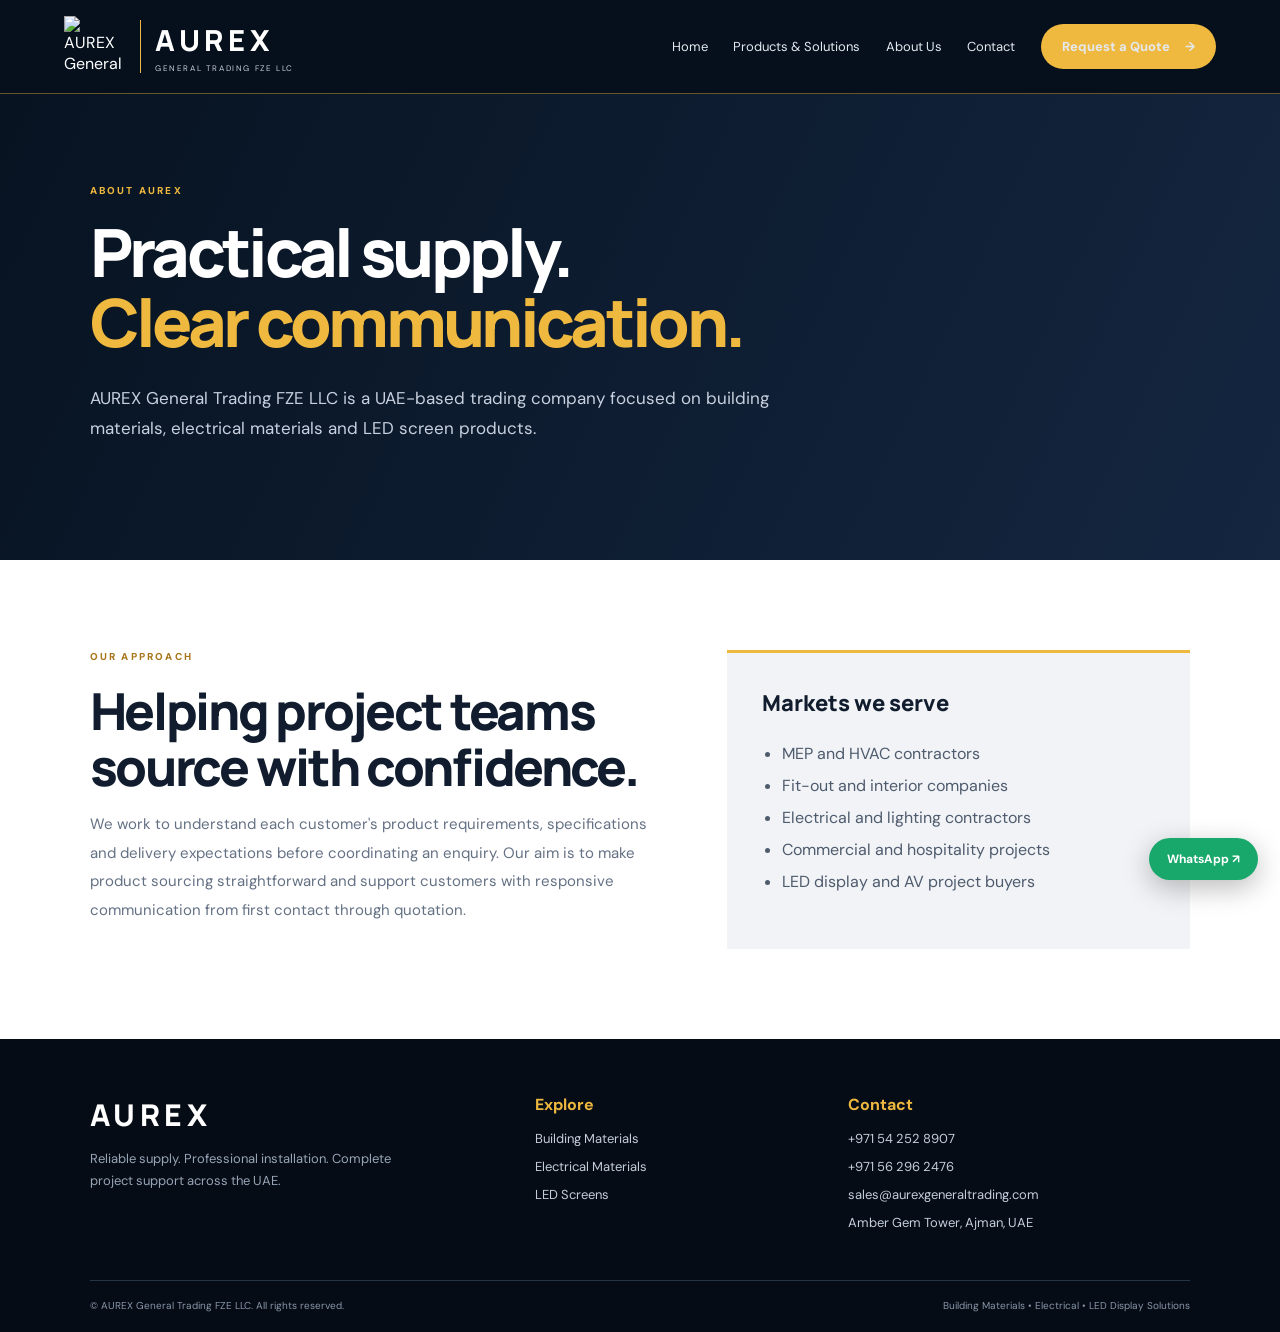
==== about.html @ bb74c90e "Add files via upload" ====
<!doctype html>
<html lang="en"><head><title>About AUREX General Trading FZE LLC | UAE</title>
<meta name="description" content="Learn about AUREX General Trading FZE LLC, a UAE trading company focused on building materials, electrical materials and LED screen products.">
<meta name="robots" content="index, follow">
<link rel="canonical" href="https://www.aurexgeneraltrading.com/about.html">
<meta charset="UTF-8">
<meta name="viewport" content="width=device-width, initial-scale=1.0">
<meta name="theme-color" content="#07111f">
<link rel="preconnect" href="https://fonts.googleapis.com">
<link rel="preconnect" href="https://fonts.gstatic.com" crossorigin>
<link href="https://fonts.googleapis.com/css2?family=DM+Sans:wght@400;500;600;700;800&family=Manrope:wght@400;500;600;700;800&display=swap" rel="stylesheet">
<link rel="stylesheet" href="style.css">
<link rel="icon" type="image/png" href="assets/aurex-logo.png">

<script type="application/ld+json">
{
 "@context":"https://schema.org",
 "@type":"Organization",
 "name":"AUREX General Trading FZE LLC",
 "url":"https://www.aurexgeneraltrading.com/",
 "logo":"https://www.aurexgeneraltrading.com/assets/aurex-logo.png",
 "email":"sales@aurexgeneraltrading.com",
 "telephone":["+971542528907","+971562962476"],
 "address":{"@type":"PostalAddress","streetAddress":"Office CWS-1V-224656, 26th Floor, Amber Gem Tower, Sheikh Khalifa Street","addressLocality":"Ajman","addressCountry":"AE"}
}
</script>
</head><body><header class="header">
  <a class="brand" href="index.html"><img src="assets/aurex-logo.png" alt="AUREX General Trading logo"><span><b>AUREX</b><small>GENERAL TRADING FZE LLC</small></span></a>
  <button class="menu" aria-label="Open navigation" aria-expanded="false">☰</button>
  <nav class="nav">
    <a href="index.html">Home</a>
    <div class="navdrop"><a href="index.html#products">Products &amp; Solutions</a>
      <div class="dropdown"><a href="building-materials.html">Building Materials</a><a href="electrical-materials.html">Electrical Materials</a><a href="led-screens.html">LED Screens</a></div>
    </div>
    <a href="about.html">About Us</a><a href="contact.html">Contact</a>
    <a class="navbutton" href="contact.html#enquiry">Request a Quote <span>→</span></a>
  </nav>
</header><main><section class="simple-hero"><p class="kicker">ABOUT AUREX</p><h1>Practical supply.<br><em>Clear communication.</em></h1><p class="lead">AUREX General Trading FZE LLC is a UAE-based trading company focused on building materials, electrical materials and LED screen products.</p></section>
<section class="section detail-layout"><div><p class="kicker dark">OUR APPROACH</p><h2>Helping project teams source with confidence.</h2><p>We work to understand each customer's product requirements, specifications and delivery expectations before coordinating an enquiry. Our aim is to make product sourcing straightforward and support customers with responsive communication from first contact through quotation.</p></div><div class="detail-panel"><h3>Markets we serve</h3><ul><li>MEP and HVAC contractors</li><li>Fit-out and interior companies</li><li>Electrical and lighting contractors</li><li>Commercial and hospitality projects</li><li>LED display and AV project buyers</li></ul></div></section></main><footer class="footer">
  <div class="footer-top">
    <div><a class="footbrand" href="index.html">AUREX</a><p>Reliable supply. Professional installation. Complete project support across the UAE.</p></div>
    <div><h4>Explore</h4><a href="building-materials.html">Building Materials</a><a href="electrical-materials.html">Electrical Materials</a><a href="led-screens.html">LED Screens</a></div>
    <div><h4>Contact</h4><a href="tel:+971542528907">+971 54 252 8907</a><a href="tel:+971562962476">+971 56 296 2476</a><a href="mailto:sales@aurexgeneraltrading.com">sales@aurexgeneraltrading.com</a><a target="_blank" rel="noopener" href="https://www.google.com/maps/search/?api=1&query=Amber+Gem+Tower+Sheikh+Khalifa+Street+Ajman+UAE">Amber Gem Tower, Ajman, UAE</a></div>
  </div>
  <div class="footer-bottom"><span>© <span id="year"></span> AUREX General Trading FZE LLC. All rights reserved.</span><span>Building Materials • Electrical • LED Display Solutions</span></div>
</footer>
<a class="whatsapp" href="https://wa.me/971542528907?text=Hello%20AUREX%2C%20I%20would%20like%20to%20request%20a%20quotation." target="_blank" rel="noopener" aria-label="Chat with AUREX on WhatsApp">WhatsApp ↗</a>
<script src="script.js"></script></body></html>
---- style.css ----
*{box-sizing:border-box}html{scroll-behavior:smooth;scroll-padding-top:90px}body{margin:0;background:#f5f6f8;color:#111d2e;font-family:"DM Sans",sans-serif}a{color:inherit;text-decoration:none}.header{height:94px;padding:12px clamp(20px,5vw,76px);display:flex;align-items:center;justify-content:space-between;background:#06101d;color:#fff;border-bottom:1px solid rgba(239,184,62,.42);position:sticky;top:0;z-index:20}.brand{display:flex;align-items:center;gap:14px}.brand img{width:62px;height:62px;object-fit:contain}.brand span{display:flex;flex-direction:column;border-left:1px solid #efb83e;padding-left:14px}.brand b{font:800 29px Manrope,sans-serif;letter-spacing:.16em}.brand small{font-size:8px;letter-spacing:.2em;color:#c6ced9;margin-top:3px}.nav{display:flex;align-items:center;gap:clamp(14px,2vw,30px);font-size:13px}.nav>a,.navdrop>a{color:#e4e9f0}.nav a:hover{color:#efb83e}.navbutton,.btn{display:inline-flex;align-items:center;justify-content:center;gap:15px;padding:14px 21px;border-radius:99px;font-weight:700}.navbutton,.gold{background:#efb83e;color:#101722}.navbutton:hover,.gold:hover{background:#ffd36f}.navdrop{position:relative}.dropdown{display:none;position:absolute;top:100%;left:-18px;min-width:210px;padding:12px;background:#0b1b30;border:1px solid rgba(239,184,62,.3);border-radius:10px}.dropdown a{display:block;padding:10px;color:#fff}.navdrop:hover .dropdown,.navdrop:focus-within .dropdown{display:block}.menu{display:none;background:none;border:1px solid #8c7441;color:white;border-radius:8px;padding:8px 12px;font-size:20px}.homehero{min-height:660px;display:grid;grid-template-columns:1.02fr .98fr;background:radial-gradient(ellipse at 0 100%,#1a2a43,transparent 42%),#071321;color:white;position:relative;overflow:hidden}.hero-copy{padding:clamp(70px,8vw,120px) 4vw 80px clamp(24px,6vw,90px);z-index:2}.kicker{font-size:10px;letter-spacing:.22em;font-weight:800;color:#efb83e;margin:0 0 20px}.kicker.dark{color:#a8771c}.homehero h1,.inner-hero h1,.simple-hero h1{font:800 clamp(43px,5.2vw,75px)/1.05 Manrope,sans-serif;letter-spacing:-.055em;margin:0}.homehero h1 em,.inner-hero h1 em,.simple-hero h1 em,.intro h2 em{font-style:normal;color:#efb83e}.lead{font-size:17px;line-height:1.8;color:#c8d1df;max-width:610px;margin:26px 0}.actions{display:flex;align-items:center;gap:15px;flex-wrap:wrap;margin-top:30px}.btn{transition:.2s}.ghost{border:1px solid rgba(255,255,255,.35);color:white}.ghost:hover{border-color:#efb83e;color:#efb83e}.hero-photo{min-height:560px;position:relative;background:linear-gradient(90deg,#071321 0%,rgba(7,19,33,.08) 40%,rgba(7,19,33,.05)),url("assets/venue-hero.jpg") center/cover}.photo-note{position:absolute;bottom:38px;right:35px;text-align:right;display:grid;gap:8px}.photo-note small{color:#efb83e;letter-spacing:.18em}.photo-note b{font:700 24px Manrope}.trustline{display:flex;align-items:center;gap:14px;flex-wrap:wrap;margin-top:55px;font-size:9px;letter-spacing:.15em;color:#d7dfeb}.trustline i{height:16px;width:1px;background:#efb83e}.section{padding:90px clamp(24px,7vw,110px)}.intro{display:grid;grid-template-columns:1fr 1fr;gap:65px;align-items:end;background:#fff}.intro h2,.section h2,.darkband h2{font:800 clamp(32px,4vw,51px)/1.1 Manrope;letter-spacing:-.045em;margin:0}.intro h2 em{color:#ad7a1c}.intro>p,.section-head>p{font-size:16px;line-height:1.9;color:#637084;margin:0}.product-section{background:#f0f2f5}.section-head{display:flex;justify-content:space-between;align-items:end;gap:35px;margin-bottom:38px}.section-head>p{max-width:400px}.product-cards{display:grid;grid-template-columns:repeat(3,1fr);gap:16px}.product-card{min-height:370px;padding:25px;display:flex;flex-direction:column;justify-content:space-between;color:white;position:relative;overflow:hidden;background:#101e32}.product-card:before{content:"";position:absolute;inset:0;background:linear-gradient(0deg,rgba(3,9,18,.95),rgba(3,9,18,.08) 90%)}.product-card>*{position:relative}.product-card.building{background:linear-gradient(130deg,#56616d,#182b3c 55%,#8c7650)}.product-card.electrical{background:linear-gradient(130deg,#243c52,#101b2a 55%,#8a641d)}.product-card.led{background:linear-gradient(130deg,#312a5b,#111a32 55%,#176b83)}.number{font-size:9px;letter-spacing:.17em;color:#efc66f}.product-card h3{font:800 35px/1.05 Manrope;margin:0 0 12px}.product-card p{color:#cbd4e1;line-height:1.6;font-size:13px;max-width:280px}.product-card b{color:#efbd50;font-size:12px}.darkband{padding:75px clamp(24px,7vw,110px);display:flex;align-items:center;justify-content:space-between;gap:40px;background:linear-gradient(110deg,#0b1b30,#11192c);color:#fff}.darkband>div{max-width:650px}.darkband p:not(.kicker){color:#b8c4d4;line-height:1.7}.sectors{background:#fff}.sector-list{display:grid;grid-template-columns:repeat(3,1fr);gap:0;margin-top:35px;border-top:1px solid #dce1e8}.sector-list span{padding:20px 0;border-bottom:1px solid #dce1e8;font-weight:700}.footer{background:#050c16;color:#c4cedb;padding:55px clamp(24px,7vw,110px) 20px}.footer-top{display:grid;grid-template-columns:1.5fr 1fr 1.3fr;gap:50px;padding-bottom:38px}.footbrand{font:800 30px Manrope;letter-spacing:.15em;color:#fff}.footer p{max-width:340px;line-height:1.7;color:#98a5b6;font-size:13px}.footer h4{color:#efb83e;margin:0 0 15px}.footer-top>div:not(:first-child) a{display:block;font-size:13px;margin:11px 0}.footer-bottom{border-top:1px solid #263449;padding-top:18px;display:flex;justify-content:space-between;gap:20px;font-size:10px;color:#8996a8}.whatsapp{position:fixed;right:22px;bottom:20px;z-index:10;background:#19a86b;color:#fff;padding:13px 18px;border-radius:99px;font-size:12px;font-weight:700;box-shadow:0 8px 28px #0004}.inner-hero{min-height:520px;display:flex;align-items:center;padding:80px clamp(24px,7vw,110px);color:#fff;background-size:cover;background-position:center}.building-hero{background-image:linear-gradient(90deg,#071321 0%,rgba(7,19,33,.86) 55%,rgba(7,19,33,.35)),url("assets/venue-hero.jpg")}.electrical-hero{background-image:linear-gradient(90deg,#071321 0%,rgba(7,19,33,.88) 55%,rgba(7,19,33,.4)),url("assets/venue-hero.jpg");background-position:right center}.led-hero{background-image:linear-gradient(90deg,#071321 0%,rgba(7,19,33,.78) 50%,rgba(7,19,33,.22)),url("assets/venue-hero.jpg");background-position:center}.inner-copy{max-width:760px}.inner-hero .lead{max-width:680px}.detail-layout{display:grid;grid-template-columns:1.1fr .9fr;gap:70px;background:#fff}.detail-layout p:not(.kicker){color:#647184;line-height:1.9;font-size:15px}.detail-panel{background:#f1f3f6;padding:35px;border-top:3px solid #efb83e}.detail-panel h3{font:800 22px Manrope;margin:0 0 20px}.detail-panel ul{padding-left:20px;color:#4e5b6d;line-height:2}.note{font-size:12px!important;color:#8a6a2e!important}.simple-hero{padding:90px clamp(24px,7vw,110px);background:linear-gradient(115deg,#071321,#142640);color:white}.simple-hero .lead{max-width:700px}.contact-layout{display:grid;grid-template-columns:.9fr 1.1fr;gap:70px;background:#fff}.contact-info h2{font:800 40px/1.1 Manrope;margin:0 0 30px}.contact-info>a,.contact-info>div{display:block;margin:22px 0;line-height:1.7;font-weight:600;overflow-wrap:anywhere}.contact-info small{display:block;color:#a8771c;letter-spacing:.17em;font-size:10px;margin-bottom:5px}.enquiry-form{background:#f1f3f6;padding:34px;display:grid;gap:15px}.enquiry-form h3{font:800 25px Manrope;margin:0 0 8px}.enquiry-form label{display:grid;gap:7px;font-size:12px;font-weight:700;color:#3c4859}.enquiry-form input,.enquiry-form select,.enquiry-form textarea{width:100%;padding:13px 14px;border:1px solid #d4dbe4;border-radius:7px;background:white;font:14px "DM Sans";color:#172235}.enquiry-form input:focus,.enquiry-form textarea:focus,.enquiry-form select:focus{outline:2px solid #efb83e;border-color:#efb83e}.submit{border:0;cursor:pointer;font:700 14px "DM Sans"}.form-note{font-size:11px;color:#758195;line-height:1.5;margin:0}
@media(max-width:900px){.header{height:82px}.brand img{width:52px;height:52px}.brand b{font-size:24px}.menu{display:block}.nav{display:none;position:absolute;top:82px;left:0;right:0;background:#06101d;padding:20px 25px;align-items:stretch;flex-direction:column;border-bottom:1px solid #80652d}.nav.open{display:flex}.dropdown{position:static;display:block;border:0;padding:0 0 0 12px}.homehero{grid-template-columns:1fr}.hero-copy{padding-bottom:50px}.hero-photo{min-height:370px}.intro,.detail-layout,.contact-layout{grid-template-columns:1fr;gap:30px}.section-head{align-items:flex-start;flex-direction:column}.product-cards{grid-template-columns:1fr 1fr}.darkband{align-items:flex-start;flex-direction:column}.footer-top{grid-template-columns:1fr 1fr}.footer-top>div:first-child{grid-column:1/-1}}
@media(max-width:560px){.brand b{font-size:20px}.brand small{font-size:7px}.homehero h1,.inner-hero h1,.simple-hero h1{font-size:43px}.hero-photo{min-height:280px}.trustline{gap:9px;font-size:8px}.section{padding:62px 23px}.product-cards{grid-template-columns:1fr}.product-card{min-height:300px}.sector-list{grid-template-columns:1fr 1fr}.inner-hero{min-height:480px}.simple-hero{padding:70px 24px}.footer-top{grid-template-columns:1fr}.footer-top>div:first-child{grid-column:auto}.footer-bottom{flex-direction:column}.enquiry-form{padding:22px}}

/* Category imagery and LED controller brand section */
.category-gallery{display:grid;grid-template-columns:1fr 1fr;gap:16px;padding:34px clamp(24px,7vw,110px) 0;background:#fff}
.category-image{margin:0;overflow:hidden;background:#e9edf2;border-radius:4px}
.category-image img{display:block;width:100%;height:300px;object-fit:cover;transition:transform .45s ease}
.category-image:hover img{transform:scale(1.035)}
.category-image figcaption{padding:12px 15px;color:#687487;font-size:11px;line-height:1.5;background:#f6f7f9}
.led-brands{background:#f0f2f5}
.led-brands>p:not(.kicker){max-width:780px;color:#647184;line-height:1.8}
.brand-chips{display:flex;flex-wrap:wrap;gap:12px;margin:26px 0}
.brand-chips span{display:inline-flex;align-items:center;padding:14px 25px;background:#fff;border:1px solid #dce1e8;border-bottom:3px solid #efb83e;border-radius:5px;font:800 19px Manrope;color:#13243a;letter-spacing:.01em}
.brand-disclaimer{font-size:12px!important;color:#788496!important}
@media(max-width:560px){.category-gallery{grid-template-columns:1fr;padding:22px 22px 0}.category-image img{height:230px}}
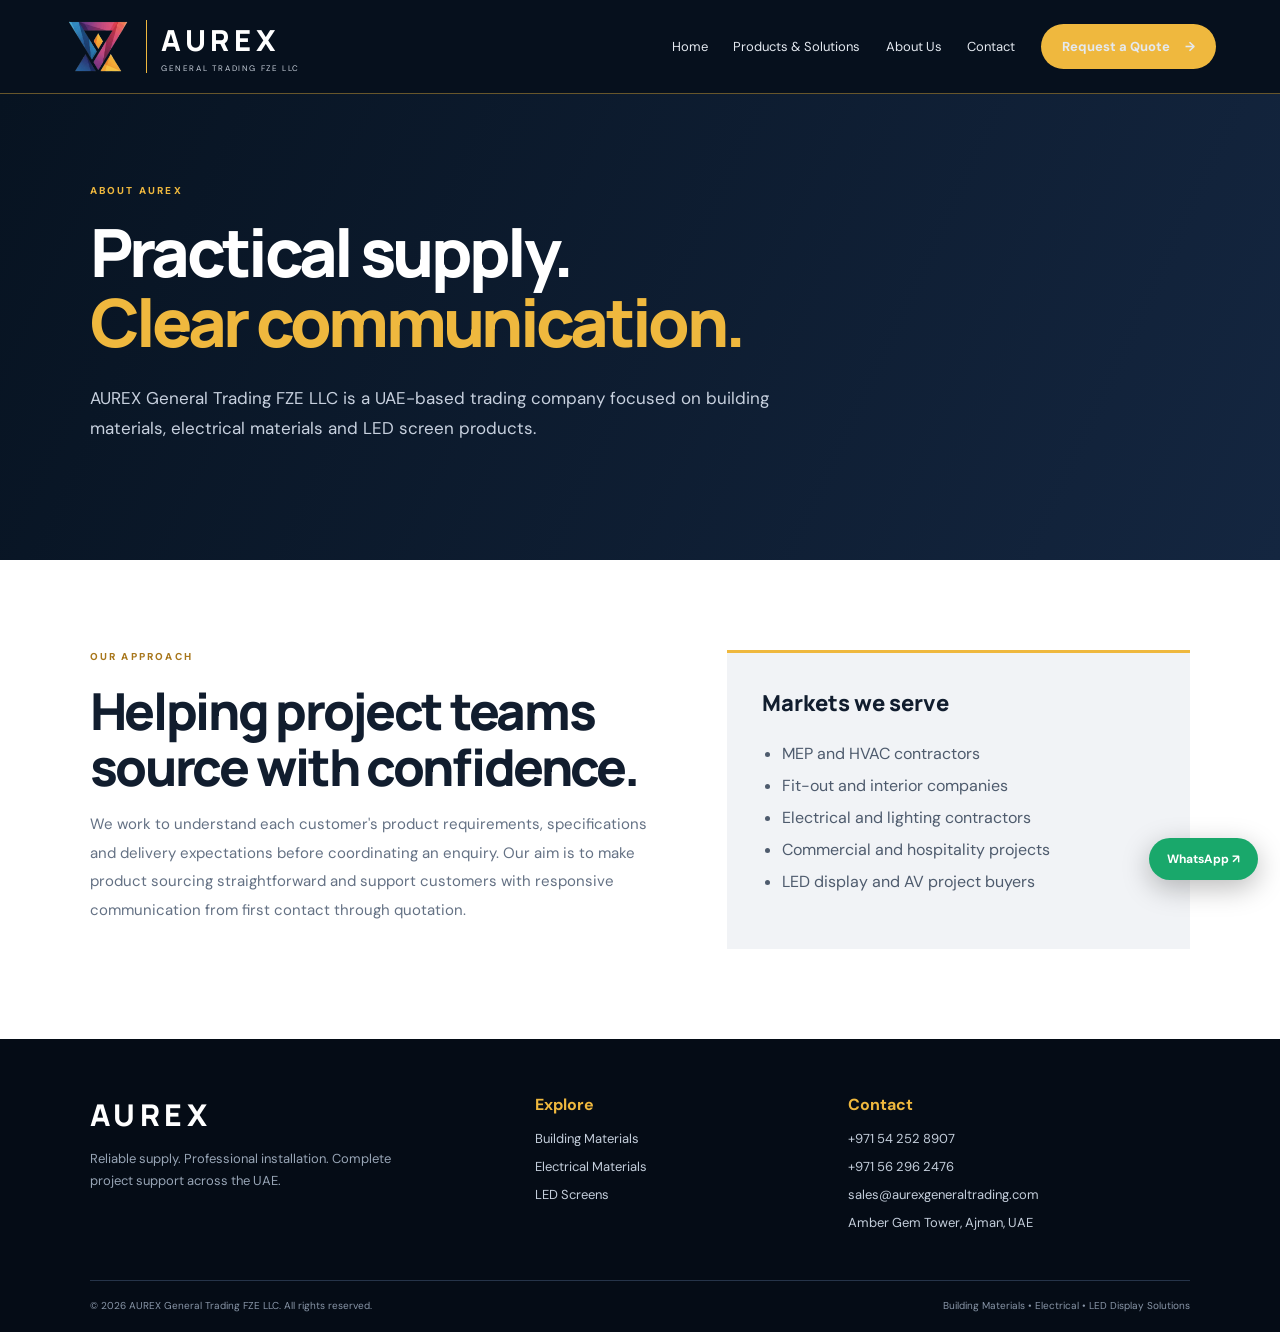
==== commit 8c535827: "Add files via upload" ====
--- a/about.html
+++ b/about.html
@@ -1,29 +1,31 @@
 <!doctype html>
-<html lang="en"><head><title>About AUREX General Trading FZE LLC | UAE</title>
-<meta name="description" content="Learn about AUREX General Trading FZE LLC, a UAE trading company focused on building materials, electrical materials and LED screen products.">
-<meta name="robots" content="index, follow">
-<link rel="canonical" href="https://www.aurexgeneraltrading.com/about.html">
-<meta charset="UTF-8">
-<meta name="viewport" content="width=device-width, initial-scale=1.0">
-<meta name="theme-color" content="#07111f">
-<link rel="preconnect" href="https://fonts.googleapis.com">
-<link rel="preconnect" href="https://fonts.gstatic.com" crossorigin>
-<link href="https://fonts.googleapis.com/css2?family=DM+Sans:wght@400;500;600;700;800&family=Manrope:wght@400;500;600;700;800&display=swap" rel="stylesheet">
-<link rel="stylesheet" href="style.css">
-<link rel="icon" type="image/png" href="assets/aurex-logo.png">
-
-<script type="application/ld+json">
-{
- "@context":"https://schema.org",
- "@type":"Organization",
- "name":"AUREX General Trading FZE LLC",
- "url":"https://www.aurexgeneraltrading.com/",
- "logo":"https://www.aurexgeneraltrading.com/assets/aurex-logo.png",
- "email":"sales@aurexgeneraltrading.com",
- "telephone":["+971542528907","+971562962476"],
- "address":{"@type":"PostalAddress","streetAddress":"Office CWS-1V-224656, 26th Floor, Amber Gem Tower, Sheikh Khalifa Street","addressLocality":"Ajman","addressCountry":"AE"}
-}
-</script>
+<html lang="en-AE">
+<head>
+  <meta charset="UTF-8">
+  <meta name="viewport" content="width=device-width, initial-scale=1.0">
+  <title>About AUREX General Trading FZE LLC | UAE Supplier</title>
+  <meta name="description" content="Learn about AUREX General Trading FZE LLC, an Ajman-based UAE trading company supplying building materials, electrical products and LED screen components.">
+  <meta name="robots" content="index, follow, max-image-preview:large">
+  <link rel="canonical" href="https://www.aurexgeneraltrading.com/about.html">
+  <meta name="theme-color" content="#07111f">
+  <meta property="og:type" content="website">
+  <meta property="og:locale" content="en_AE">
+  <meta property="og:site_name" content="AUREX General Trading FZE LLC">
+  <meta property="og:title" content="About AUREX General Trading FZE LLC | UAE Supplier">
+  <meta property="og:description" content="Learn about AUREX General Trading FZE LLC, an Ajman-based UAE trading company supplying building materials, electrical products and LED screen components.">
+  <meta property="og:url" content="https://www.aurexgeneraltrading.com/about.html">
+  <meta property="og:image" content="https://www.aurexgeneraltrading.com/assets/venue-hero.jpg">
+  <meta property="og:image:alt" content="AUREX General Trading UAE — building materials, electrical products and LED display solutions">
+  <meta name="twitter:card" content="summary_large_image">
+  <meta name="twitter:title" content="About AUREX General Trading FZE LLC | UAE Supplier">
+  <meta name="twitter:description" content="Learn about AUREX General Trading FZE LLC, an Ajman-based UAE trading company supplying building materials, electrical products and LED screen components.">
+  <meta name="twitter:image" content="https://www.aurexgeneraltrading.com/assets/venue-hero.jpg">
+  <link rel="icon" type="image/png" href="assets/aurex-logo.png">
+  <link rel="preconnect" href="https://fonts.googleapis.com">
+  <link rel="preconnect" href="https://fonts.gstatic.com" crossorigin>
+  <link href="https://fonts.googleapis.com/css2?family=DM+Sans:wght@400;500;600;700;800&family=Manrope:wght@400;500;600;700;800&display=swap" rel="stylesheet">
+  <link rel="stylesheet" href="style.css">
+  <script type="application/ld+json">{"@context":"https://schema.org","@graph":[{"@type":"Organization","@id":"https://www.aurexgeneraltrading.com/#organization","name":"AUREX General Trading FZE LLC","url":"https://www.aurexgeneraltrading.com/","logo":{"@type":"ImageObject","url":"https://www.aurexgeneraltrading.com/assets/aurex-logo.png"},"email":"sales@aurexgeneraltrading.com","telephone":"+971542528907","address":{"@type":"PostalAddress","streetAddress":"Office CWS-1V-224656, 26th Floor, Amber Gem Tower, Sheikh Khalifa Street","addressLocality":"Ajman","addressRegion":"Ajman","addressCountry":"AE"},"areaServed":{"@type":"Country","name":"United Arab Emirates"},"contactPoint":[{"@type":"ContactPoint","contactType":"sales enquiries","telephone":"+971542528907","email":"sales@aurexgeneraltrading.com","availableLanguage":["English","Arabic"]}]},{"@type":"WebSite","@id":"https://www.aurexgeneraltrading.com/#website","url":"https://www.aurexgeneraltrading.com/","name":"AUREX General Trading FZE LLC","publisher":{"@id":"https://www.aurexgeneraltrading.com/#organization"},"inLanguage":"en-AE"},{"@type":"AboutPage","@id":"https://www.aurexgeneraltrading.com/about.html#webpage","url":"https://www.aurexgeneraltrading.com/about.html","name":"About AUREX General Trading FZE LLC","description":"Learn about AUREX General Trading FZE LLC, an Ajman-based UAE trading company supplying building materials, electrical products and LED screen components.","isPartOf":{"@id":"https://www.aurexgeneraltrading.com/#website"},"about":{"@id":"https://www.aurexgeneraltrading.com/#organization"},"inLanguage":"en-AE"},{"@type":"BreadcrumbList","itemListElement":[{"@type":"ListItem","position":1,"name":"Home","item":"https://www.aurexgeneraltrading.com/"},{"@type":"ListItem","position":2,"name":"About AUREX General Trading FZE LLC","item":"https://www.aurexgeneraltrading.com/about.html"}]}]}</script>
 </head><body><header class="header">
   <a class="brand" href="index.html"><img src="assets/aurex-logo.png" alt="AUREX General Trading logo"><span><b>AUREX</b><small>GENERAL TRADING FZE LLC</small></span></a>
   <button class="menu" aria-label="Open navigation" aria-expanded="false">☰</button>
--- a/style.css
+++ b/style.css
@@ -14,3 +14,20 @@
 .brand-chips span{display:inline-flex;align-items:center;padding:14px 25px;background:#fff;border:1px solid #dce1e8;border-bottom:3px solid #efb83e;border-radius:5px;font:800 19px Manrope;color:#13243a;letter-spacing:.01em}
 .brand-disclaimer{font-size:12px!important;color:#788496!important}
 @media(max-width:560px){.category-gallery{grid-template-columns:1fr;padding:22px 22px 0}.category-image img{height:230px}}
+
+/* Header visibility and mobile menu reliability fixes */
+.brand img{width:68px;height:68px;object-fit:contain;flex:0 0 68px}
+.menu{min-width:46px;min-height:44px;cursor:pointer;line-height:1;position:relative;z-index:25}
+@media(max-width:900px){
+  .header{position:sticky;top:0;z-index:100}
+  .nav{z-index:110;max-height:calc(100vh - 82px);overflow-y:auto}
+  .nav.open{display:flex!important}
+  .menu{display:inline-flex;align-items:center;justify-content:center;font-size:25px}
+}
+
+/* SEO support: accessible related-category internal links */
+.related-links{background:#fff;padding-top:48px;padding-bottom:48px}
+.related-links h2{font:800 clamp(27px,3vw,38px)/1.15 Manrope,sans-serif;margin:0 0 22px;color:#111d2e}
+.related-link-list{display:flex;flex-wrap:wrap;gap:12px}
+.related-link-list a{display:inline-flex;padding:12px 16px;border:1px solid #d7dde6;border-radius:6px;color:#172235;font-size:13px;font-weight:700}
+.related-link-list a:hover{border-color:#c28b27;color:#9a6b18}
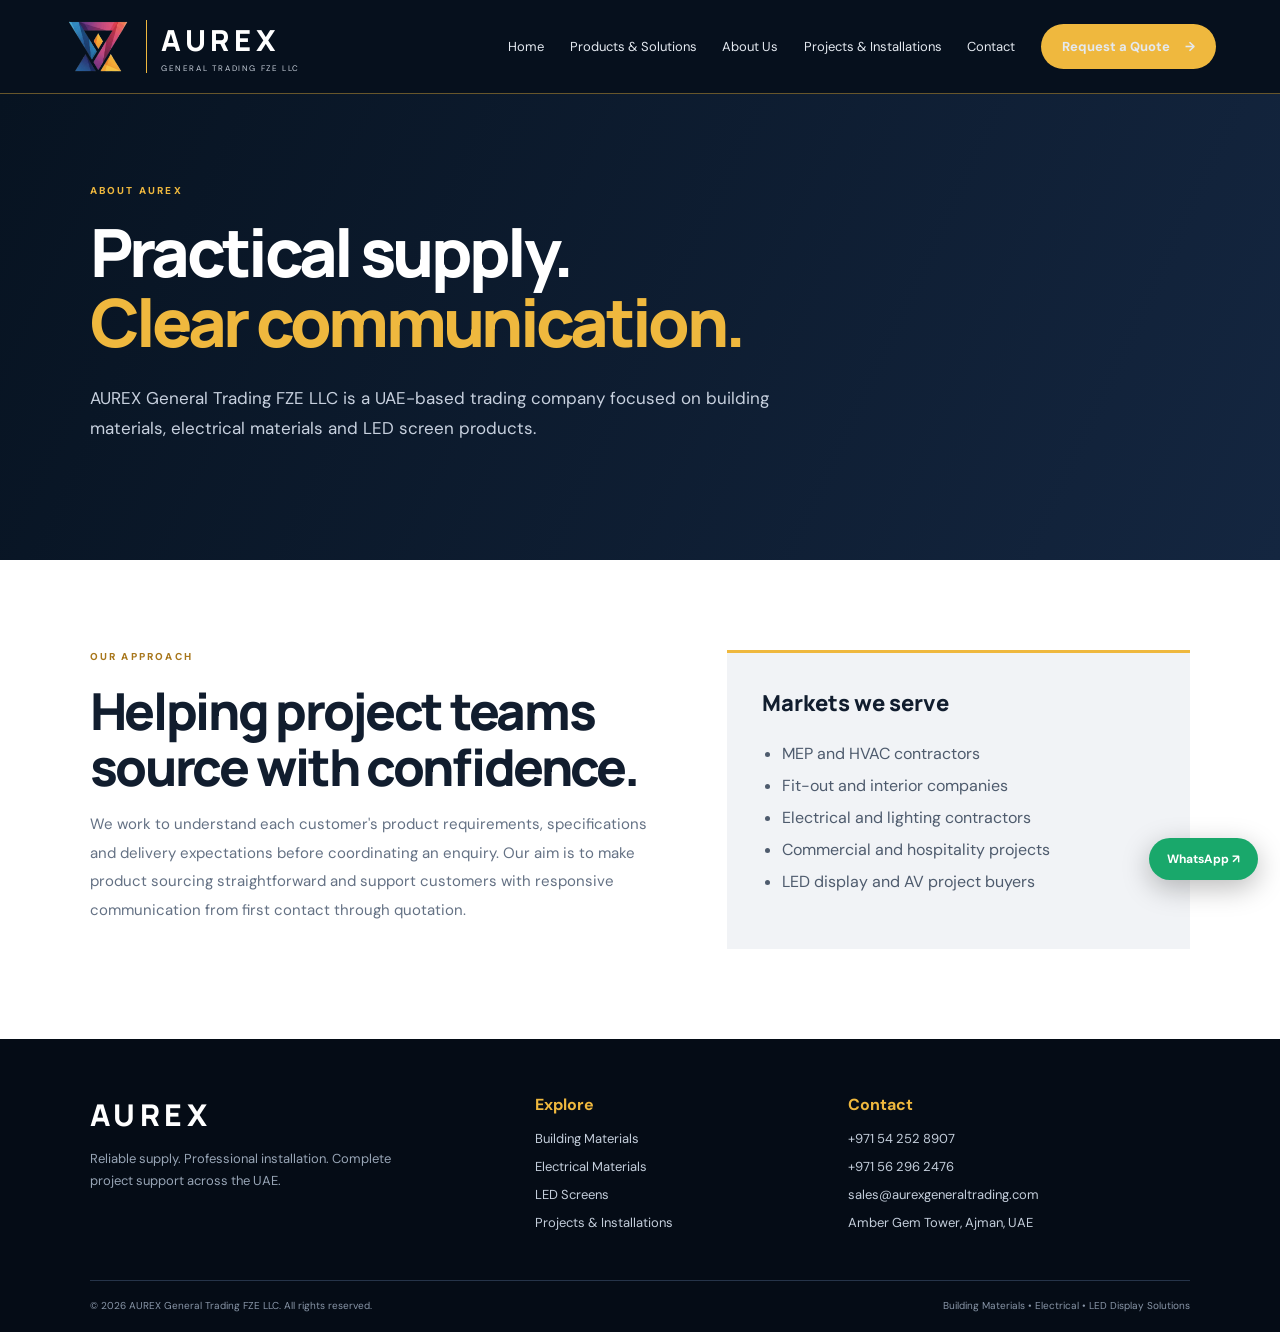
==== commit a768e0b2: "Add files via upload" ====
--- a/about.html
+++ b/about.html
@@ -32,16 +32,17 @@
   <nav class="nav">
     <a href="index.html">Home</a>
     <div class="navdrop"><a href="index.html#products">Products &amp; Solutions</a>
-      <div class="dropdown"><a href="building-materials.html">Building Materials</a><a href="electrical-materials.html">Electrical Materials</a><a href="led-screens.html">LED Screens</a></div>
+      <div class="dropdown"><a href="building-materials.html">Building Materials</a><a href="electrical-materials.html">Electrical Materials</a><a href="led-screens.html">LED Screens</a><a href="projects.html">Projects &amp; Installations</a></div>
     </div>
-    <a href="about.html">About Us</a><a href="contact.html">Contact</a>
+    <a href="about.html">About Us</a>
+    <a href="projects.html">Projects &amp; Installations</a><a href="contact.html">Contact</a>
     <a class="navbutton" href="contact.html#enquiry">Request a Quote <span>→</span></a>
   </nav>
 </header><main><section class="simple-hero"><p class="kicker">ABOUT AUREX</p><h1>Practical supply.<br><em>Clear communication.</em></h1><p class="lead">AUREX General Trading FZE LLC is a UAE-based trading company focused on building materials, electrical materials and LED screen products.</p></section>
 <section class="section detail-layout"><div><p class="kicker dark">OUR APPROACH</p><h2>Helping project teams source with confidence.</h2><p>We work to understand each customer's product requirements, specifications and delivery expectations before coordinating an enquiry. Our aim is to make product sourcing straightforward and support customers with responsive communication from first contact through quotation.</p></div><div class="detail-panel"><h3>Markets we serve</h3><ul><li>MEP and HVAC contractors</li><li>Fit-out and interior companies</li><li>Electrical and lighting contractors</li><li>Commercial and hospitality projects</li><li>LED display and AV project buyers</li></ul></div></section></main><footer class="footer">
   <div class="footer-top">
     <div><a class="footbrand" href="index.html">AUREX</a><p>Reliable supply. Professional installation. Complete project support across the UAE.</p></div>
-    <div><h4>Explore</h4><a href="building-materials.html">Building Materials</a><a href="electrical-materials.html">Electrical Materials</a><a href="led-screens.html">LED Screens</a></div>
+    <div><h4>Explore</h4><a href="building-materials.html">Building Materials</a><a href="electrical-materials.html">Electrical Materials</a><a href="led-screens.html">LED Screens</a><a href="projects.html">Projects &amp; Installations</a></div>
     <div><h4>Contact</h4><a href="tel:+971542528907">+971 54 252 8907</a><a href="tel:+971562962476">+971 56 296 2476</a><a href="mailto:sales@aurexgeneraltrading.com">sales@aurexgeneraltrading.com</a><a target="_blank" rel="noopener" href="https://www.google.com/maps/search/?api=1&query=Amber+Gem+Tower+Sheikh+Khalifa+Street+Ajman+UAE">Amber Gem Tower, Ajman, UAE</a></div>
   </div>
   <div class="footer-bottom"><span>© <span id="year"></span> AUREX General Trading FZE LLC. All rights reserved.</span><span>Building Materials • Electrical • LED Display Solutions</span></div>
--- a/style.css
+++ b/style.css
@@ -1,6 +1,216 @@
-*{box-sizing:border-box}html{scroll-behavior:smooth;scroll-padding-top:90px}body{margin:0;background:#f5f6f8;color:#111d2e;font-family:"DM Sans",sans-serif}a{color:inherit;text-decoration:none}.header{height:94px;padding:12px clamp(20px,5vw,76px);display:flex;align-items:center;justify-content:space-between;background:#06101d;color:#fff;border-bottom:1px solid rgba(239,184,62,.42);position:sticky;top:0;z-index:20}.brand{display:flex;align-items:center;gap:14px}.brand img{width:62px;height:62px;object-fit:contain}.brand span{display:flex;flex-direction:column;border-left:1px solid #efb83e;padding-left:14px}.brand b{font:800 29px Manrope,sans-serif;letter-spacing:.16em}.brand small{font-size:8px;letter-spacing:.2em;color:#c6ced9;margin-top:3px}.nav{display:flex;align-items:center;gap:clamp(14px,2vw,30px);font-size:13px}.nav>a,.navdrop>a{color:#e4e9f0}.nav a:hover{color:#efb83e}.navbutton,.btn{display:inline-flex;align-items:center;justify-content:center;gap:15px;padding:14px 21px;border-radius:99px;font-weight:700}.navbutton,.gold{background:#efb83e;color:#101722}.navbutton:hover,.gold:hover{background:#ffd36f}.navdrop{position:relative}.dropdown{display:none;position:absolute;top:100%;left:-18px;min-width:210px;padding:12px;background:#0b1b30;border:1px solid rgba(239,184,62,.3);border-radius:10px}.dropdown a{display:block;padding:10px;color:#fff}.navdrop:hover .dropdown,.navdrop:focus-within .dropdown{display:block}.menu{display:none;background:none;border:1px solid #8c7441;color:white;border-radius:8px;padding:8px 12px;font-size:20px}.homehero{min-height:660px;display:grid;grid-template-columns:1.02fr .98fr;background:radial-gradient(ellipse at 0 100%,#1a2a43,transparent 42%),#071321;color:white;position:relative;overflow:hidden}.hero-copy{padding:clamp(70px,8vw,120px) 4vw 80px clamp(24px,6vw,90px);z-index:2}.kicker{font-size:10px;letter-spacing:.22em;font-weight:800;color:#efb83e;margin:0 0 20px}.kicker.dark{color:#a8771c}.homehero h1,.inner-hero h1,.simple-hero h1{font:800 clamp(43px,5.2vw,75px)/1.05 Manrope,sans-serif;letter-spacing:-.055em;margin:0}.homehero h1 em,.inner-hero h1 em,.simple-hero h1 em,.intro h2 em{font-style:normal;color:#efb83e}.lead{font-size:17px;line-height:1.8;color:#c8d1df;max-width:610px;margin:26px 0}.actions{display:flex;align-items:center;gap:15px;flex-wrap:wrap;margin-top:30px}.btn{transition:.2s}.ghost{border:1px solid rgba(255,255,255,.35);color:white}.ghost:hover{border-color:#efb83e;color:#efb83e}.hero-photo{min-height:560px;position:relative;background:linear-gradient(90deg,#071321 0%,rgba(7,19,33,.08) 40%,rgba(7,19,33,.05)),url("assets/venue-hero.jpg") center/cover}.photo-note{position:absolute;bottom:38px;right:35px;text-align:right;display:grid;gap:8px}.photo-note small{color:#efb83e;letter-spacing:.18em}.photo-note b{font:700 24px Manrope}.trustline{display:flex;align-items:center;gap:14px;flex-wrap:wrap;margin-top:55px;font-size:9px;letter-spacing:.15em;color:#d7dfeb}.trustline i{height:16px;width:1px;background:#efb83e}.section{padding:90px clamp(24px,7vw,110px)}.intro{display:grid;grid-template-columns:1fr 1fr;gap:65px;align-items:end;background:#fff}.intro h2,.section h2,.darkband h2{font:800 clamp(32px,4vw,51px)/1.1 Manrope;letter-spacing:-.045em;margin:0}.intro h2 em{color:#ad7a1c}.intro>p,.section-head>p{font-size:16px;line-height:1.9;color:#637084;margin:0}.product-section{background:#f0f2f5}.section-head{display:flex;justify-content:space-between;align-items:end;gap:35px;margin-bottom:38px}.section-head>p{max-width:400px}.product-cards{display:grid;grid-template-columns:repeat(3,1fr);gap:16px}.product-card{min-height:370px;padding:25px;display:flex;flex-direction:column;justify-content:space-between;color:white;position:relative;overflow:hidden;background:#101e32}.product-card:before{content:"";position:absolute;inset:0;background:linear-gradient(0deg,rgba(3,9,18,.95),rgba(3,9,18,.08) 90%)}.product-card>*{position:relative}.product-card.building{background:linear-gradient(130deg,#56616d,#182b3c 55%,#8c7650)}.product-card.electrical{background:linear-gradient(130deg,#243c52,#101b2a 55%,#8a641d)}.product-card.led{background:linear-gradient(130deg,#312a5b,#111a32 55%,#176b83)}.number{font-size:9px;letter-spacing:.17em;color:#efc66f}.product-card h3{font:800 35px/1.05 Manrope;margin:0 0 12px}.product-card p{color:#cbd4e1;line-height:1.6;font-size:13px;max-width:280px}.product-card b{color:#efbd50;font-size:12px}.darkband{padding:75px clamp(24px,7vw,110px);display:flex;align-items:center;justify-content:space-between;gap:40px;background:linear-gradient(110deg,#0b1b30,#11192c);color:#fff}.darkband>div{max-width:650px}.darkband p:not(.kicker){color:#b8c4d4;line-height:1.7}.sectors{background:#fff}.sector-list{display:grid;grid-template-columns:repeat(3,1fr);gap:0;margin-top:35px;border-top:1px solid #dce1e8}.sector-list span{padding:20px 0;border-bottom:1px solid #dce1e8;font-weight:700}.footer{background:#050c16;color:#c4cedb;padding:55px clamp(24px,7vw,110px) 20px}.footer-top{display:grid;grid-template-columns:1.5fr 1fr 1.3fr;gap:50px;padding-bottom:38px}.footbrand{font:800 30px Manrope;letter-spacing:.15em;color:#fff}.footer p{max-width:340px;line-height:1.7;color:#98a5b6;font-size:13px}.footer h4{color:#efb83e;margin:0 0 15px}.footer-top>div:not(:first-child) a{display:block;font-size:13px;margin:11px 0}.footer-bottom{border-top:1px solid #263449;padding-top:18px;display:flex;justify-content:space-between;gap:20px;font-size:10px;color:#8996a8}.whatsapp{position:fixed;right:22px;bottom:20px;z-index:10;background:#19a86b;color:#fff;padding:13px 18px;border-radius:99px;font-size:12px;font-weight:700;box-shadow:0 8px 28px #0004}.inner-hero{min-height:520px;display:flex;align-items:center;padding:80px clamp(24px,7vw,110px);color:#fff;background-size:cover;background-position:center}.building-hero{background-image:linear-gradient(90deg,#071321 0%,rgba(7,19,33,.86) 55%,rgba(7,19,33,.35)),url("assets/venue-hero.jpg")}.electrical-hero{background-image:linear-gradient(90deg,#071321 0%,rgba(7,19,33,.88) 55%,rgba(7,19,33,.4)),url("assets/venue-hero.jpg");background-position:right center}.led-hero{background-image:linear-gradient(90deg,#071321 0%,rgba(7,19,33,.78) 50%,rgba(7,19,33,.22)),url("assets/venue-hero.jpg");background-position:center}.inner-copy{max-width:760px}.inner-hero .lead{max-width:680px}.detail-layout{display:grid;grid-template-columns:1.1fr .9fr;gap:70px;background:#fff}.detail-layout p:not(.kicker){color:#647184;line-height:1.9;font-size:15px}.detail-panel{background:#f1f3f6;padding:35px;border-top:3px solid #efb83e}.detail-panel h3{font:800 22px Manrope;margin:0 0 20px}.detail-panel ul{padding-left:20px;color:#4e5b6d;line-height:2}.note{font-size:12px!important;color:#8a6a2e!important}.simple-hero{padding:90px clamp(24px,7vw,110px);background:linear-gradient(115deg,#071321,#142640);color:white}.simple-hero .lead{max-width:700px}.contact-layout{display:grid;grid-template-columns:.9fr 1.1fr;gap:70px;background:#fff}.contact-info h2{font:800 40px/1.1 Manrope;margin:0 0 30px}.contact-info>a,.contact-info>div{display:block;margin:22px 0;line-height:1.7;font-weight:600;overflow-wrap:anywhere}.contact-info small{display:block;color:#a8771c;letter-spacing:.17em;font-size:10px;margin-bottom:5px}.enquiry-form{background:#f1f3f6;padding:34px;display:grid;gap:15px}.enquiry-form h3{font:800 25px Manrope;margin:0 0 8px}.enquiry-form label{display:grid;gap:7px;font-size:12px;font-weight:700;color:#3c4859}.enquiry-form input,.enquiry-form select,.enquiry-form textarea{width:100%;padding:13px 14px;border:1px solid #d4dbe4;border-radius:7px;background:white;font:14px "DM Sans";color:#172235}.enquiry-form input:focus,.enquiry-form textarea:focus,.enquiry-form select:focus{outline:2px solid #efb83e;border-color:#efb83e}.submit{border:0;cursor:pointer;font:700 14px "DM Sans"}.form-note{font-size:11px;color:#758195;line-height:1.5;margin:0}
-@media(max-width:900px){.header{height:82px}.brand img{width:52px;height:52px}.brand b{font-size:24px}.menu{display:block}.nav{display:none;position:absolute;top:82px;left:0;right:0;background:#06101d;padding:20px 25px;align-items:stretch;flex-direction:column;border-bottom:1px solid #80652d}.nav.open{display:flex}.dropdown{position:static;display:block;border:0;padding:0 0 0 12px}.homehero{grid-template-columns:1fr}.hero-copy{padding-bottom:50px}.hero-photo{min-height:370px}.intro,.detail-layout,.contact-layout{grid-template-columns:1fr;gap:30px}.section-head{align-items:flex-start;flex-direction:column}.product-cards{grid-template-columns:1fr 1fr}.darkband{align-items:flex-start;flex-direction:column}.footer-top{grid-template-columns:1fr 1fr}.footer-top>div:first-child{grid-column:1/-1}}
-@media(max-width:560px){.brand b{font-size:20px}.brand small{font-size:7px}.homehero h1,.inner-hero h1,.simple-hero h1{font-size:43px}.hero-photo{min-height:280px}.trustline{gap:9px;font-size:8px}.section{padding:62px 23px}.product-cards{grid-template-columns:1fr}.product-card{min-height:300px}.sector-list{grid-template-columns:1fr 1fr}.inner-hero{min-height:480px}.simple-hero{padding:70px 24px}.footer-top{grid-template-columns:1fr}.footer-top>div:first-child{grid-column:auto}.footer-bottom{flex-direction:column}.enquiry-form{padding:22px}}
+*{box-sizing:border-box}
+html{scroll-behavior:smooth;scroll-padding-top:90px}
+body{margin:0;background:#f5f6f8;color:#111d2e;font-family:"DM Sans",sans-serif}
+a{color:inherit;text-decoration:none}
+
+.header{height:94px;padding:12px clamp(20px,5vw,76px);display:flex;align-items:center;justify-content:space-between;background:#06101d;color:#fff;border-bottom:1px solid rgba(239,184,62,.42);position:sticky;top:0;z-index:20}
+.brand{display:flex;align-items:center;gap:14px}
+.brand img{width:62px;height:62px;object-fit:contain}
+.brand span{display:flex;flex-direction:column;border-left:1px solid #efb83e;padding-left:14px}
+.brand b{font:800 29px Manrope,sans-serif;letter-spacing:.16em}
+.brand small{font-size:8px;letter-spacing:.2em;color:#c6ced9;margin-top:3px}
+
+.nav{display:flex;align-items:center;gap:clamp(14px,2vw,30px);font-size:13px}
+.nav>a,.navdrop>a{color:#e4e9f0}
+.nav a:hover{color:#efb83e}
+.navbutton,.btn{display:inline-flex;align-items:center;justify-content:center;gap:15px;padding:14px 21px;border-radius:99px;font-weight:700}
+.navbutton,.gold{background:#efb83e;color:#101722}
+.navbutton:hover,.gold:hover{background:#ffd36f}
+
+.navdrop{position:relative}
+.dropdown{display:none;position:absolute;top:100%;left:-18px;min-width:210px;padding:12px;background:#0b1b30;border:1px solid rgba(239,184,62,.3);border-radius:10px}
+.dropdown a{display:block;padding:10px;color:#fff}
+.navdrop:hover .dropdown,.navdrop:focus-within .dropdown{display:block}
+
+.menu{display:none;background:none;border:1px solid #8c7441;color:white;border-radius:8px;padding:8px 12px;font-size:20px}
+
+.homehero{min-height:660px;display:grid;grid-template-columns:1.02fr .98fr;background:radial-gradient(ellipse at 0 100%,#1a2a43,transparent 42%),#071321;color:white;position:relative;overflow:hidden}
+.hero-copy{padding:clamp(70px,8vw,120px) 4vw 80px clamp(24px,6vw,90px);z-index:2}
+.kicker{font-size:10px;letter-spacing:.22em;font-weight:800;color:#efb83e;margin:0 0 20px}
+.kicker.dark{color:#a8771c}
+
+.homehero h1,.inner-hero h1,.simple-hero h1{font:800 clamp(43px,5.2vw,75px)/1.05 Manrope,sans-serif;letter-spacing:-.055em;margin:0}
+.homehero h1 em,.inner-hero h1 em,.simple-hero h1 em,.intro h2 em{font-style:normal;color:#efb83e}
+.lead{font-size:17px;line-height:1.8;color:#c8d1df;max-width:610px;margin:26px 0}
+
+.actions{display:flex;align-items:center;gap:15px;flex-wrap:wrap;margin-top:30px}
+.btn{transition:.2s}
+.ghost{border:1px solid rgba(255,255,255,.35);color:white}
+.ghost:hover{border-color:#efb83e;color:#efb83e}
+
+.hero-photo{min-height:560px;position:relative;background:linear-gradient(90deg,#071321 0%,rgba(7,19,33,.08) 40%,rgba(7,19,33,.05)),url("assets/venue-hero.jpg") center/cover}
+.photo-note{position:absolute;bottom:38px;right:35px;text-align:right;display:grid;gap:8px}
+.photo-note small{color:#efb83e;letter-spacing:.18em}
+.photo-note b{font:700 24px Manrope}
+
+.trustline{display:flex;align-items:center;gap:14px;flex-wrap:wrap;margin-top:55px;font-size:9px;letter-spacing:.15em;color:#d7dfeb}
+.trustline i{height:16px;width:1px;background:#efb83e}
+
+.section{padding:90px clamp(24px,7vw,110px)}
+.intro{display:grid;grid-template-columns:1fr 1fr;gap:65px;align-items:end;background:#fff}
+.intro h2,.section h2,.darkband h2{font:800 clamp(32px,4vw,51px)/1.1 Manrope;letter-spacing:-.045em;margin:0}
+.intro h2 em{color:#ad7a1c}
+.intro>p,.section-head>p{font-size:16px;line-height:1.9;color:#637084;margin:0}
+
+.product-section{background:#f0f2f5}
+.section-head{display:flex;justify-content:space-between;align-items:end;gap:35px;margin-bottom:38px}
+.section-head>p{max-width:400px}
+
+.product-cards{display:grid;grid-template-columns:repeat(3,1fr);gap:16px}
+
+.product-card{
+  min-height:370px;
+  padding:25px;
+  display:flex;
+  flex-direction:column;
+  justify-content:space-between;
+  color:white;
+  position:relative;
+  overflow:hidden;
+  background-color:#101e32;
+  background-size:cover;
+  background-position:center;
+  background-repeat:no-repeat;
+  isolation:isolate;
+  transition:background-position .4s ease;
+}
+
+/* Card overlay: keeps text readable without hiding images */
+.product-card:before{
+  content:"";
+  position:absolute;
+  inset:0;
+  z-index:0;
+  background:linear-gradient(
+    0deg,
+    rgba(3,9,18,.78) 0%,
+    rgba(3,9,18,.30) 48%,
+    rgba(3,9,18,.05) 100%
+  );
+}
+
+.product-card>*{
+  position:relative;
+  z-index:1;
+}
+
+/* Homepage category images */
+.product-card.building{
+  background-image:url("./assets/building-category.png") !important;
+  background-position:center center !important;
+  background-size:cover !important;
+  background-repeat:no-repeat !important;
+}
+
+.product-card.electrical{
+  background-image:url("./assets/electrical-category.png") !important;
+  background-position:center center !important;
+  background-size:cover !important;
+  background-repeat:no-repeat !important;
+}
+
+.product-card.led{
+  background-image:url("./assets/led-category.png") !important;
+  background-position:center center !important;
+  background-size:cover !important;
+  background-repeat:no-repeat !important;
+}
+
+.product-card:hover{
+  background-position:center 46% !important;
+}
+
+.number{font-size:9px;letter-spacing:.17em;color:#efc66f}
+.product-card h3{font:800 35px/1.05 Manrope;margin:0 0 12px}
+.product-card p{color:#e0e6ef;line-height:1.6;font-size:13px;max-width:280px}
+.product-card b{color:#efbd50;font-size:12px}
+
+.darkband{padding:75px clamp(24px,7vw,110px);display:flex;align-items:center;justify-content:space-between;gap:40px;background:linear-gradient(110deg,#0b1b30,#11192c);color:#fff}
+.darkband>div{max-width:650px}
+.darkband p:not(.kicker){color:#b8c4d4;line-height:1.7}
+
+.sectors{background:#fff}
+.sector-list{display:grid;grid-template-columns:repeat(3,1fr);gap:0;margin-top:35px;border-top:1px solid #dce1e8}
+.sector-list span{padding:20px 0;border-bottom:1px solid #dce1e8;font-weight:700}
+
+.footer{background:#050c16;color:#c4cedb;padding:55px clamp(24px,7vw,110px) 20px}
+.footer-top{display:grid;grid-template-columns:1.5fr 1fr 1.3fr;gap:50px;padding-bottom:38px}
+.footbrand{font:800 30px Manrope;letter-spacing:.15em;color:#fff}
+.footer p{max-width:340px;line-height:1.7;color:#98a5b6;font-size:13px}
+.footer h4{color:#efb83e;margin:0 0 15px}
+.footer-top>div:not(:first-child) a{display:block;font-size:13px;margin:11px 0}
+.footer-bottom{border-top:1px solid #263449;padding-top:18px;display:flex;justify-content:space-between;gap:20px;font-size:10px;color:#8996a8}
+
+.whatsapp{position:fixed;right:22px;bottom:20px;z-index:10;background:#19a86b;color:#fff;padding:13px 18px;border-radius:99px;font-size:12px;font-weight:700;box-shadow:0 8px 28px #0004}
+
+.inner-hero{min-height:520px;display:flex;align-items:center;padding:80px clamp(24px,7vw,110px);color:#fff;background-size:cover;background-position:center}
+.building-hero{background-image:linear-gradient(90deg,#071321 0%,rgba(7,19,33,.86) 55%,rgba(7,19,33,.35)),url("assets/venue-hero.jpg")}
+.electrical-hero{background-image:linear-gradient(90deg,#071321 0%,rgba(7,19,33,.88) 55%,rgba(7,19,33,.4)),url("assets/venue-hero.jpg");background-position:right center}
+.led-hero{background-image:linear-gradient(90deg,#071321 0%,rgba(7,19,33,.78) 50%,rgba(7,19,33,.22)),url("assets/venue-hero.jpg");background-position:center}
+.inner-copy{max-width:760px}
+.inner-hero .lead{max-width:680px}
+
+.detail-layout{display:grid;grid-template-columns:1.1fr .9fr;gap:70px;background:#fff}
+.detail-layout p:not(.kicker){color:#647184;line-height:1.9;font-size:15px}
+.detail-panel{background:#f1f3f6;padding:35px;border-top:3px solid #efb83e}
+.detail-panel h3{font:800 22px Manrope;margin:0 0 20px}
+.detail-panel ul{padding-left:20px;color:#4e5b6d;line-height:2}
+.note{font-size:12px!important;color:#8a6a2e!important}
+
+.simple-hero{padding:90px clamp(24px,7vw,110px);background:linear-gradient(115deg,#071321,#142640);color:white}
+.simple-hero .lead{max-width:700px}
+
+.contact-layout{display:grid;grid-template-columns:.9fr 1.1fr;gap:70px;background:#fff}
+.contact-info h2{font:800 40px/1.1 Manrope;margin:0 0 30px}
+.contact-info>a,.contact-info>div{display:block;margin:22px 0;line-height:1.7;font-weight:600;overflow-wrap:anywhere}
+.contact-info small{display:block;color:#a8771c;letter-spacing:.17em;font-size:10px;margin-bottom:5px}
+
+.enquiry-form{background:#f1f3f6;padding:34px;display:grid;gap:15px}
+.enquiry-form h3{font:800 25px Manrope;margin:0 0 8px}
+.enquiry-form label{display:grid;gap:7px;font-size:12px;font-weight:700;color:#3c4859}
+.enquiry-form input,.enquiry-form select,.enquiry-form textarea{width:100%;padding:13px 14px;border:1px solid #d4dbe4;border-radius:7px;background:white;font:14px "DM Sans";color:#172235}
+.enquiry-form input:focus,.enquiry-form textarea:focus,.enquiry-form select:focus{outline:2px solid #efb83e;border-color:#efb83e}
+.submit{border:0;cursor:pointer;font:700 14px "DM Sans"}
+.form-note{font-size:11px;color:#758195;line-height:1.5;margin:0}
+
+/* Tablet layout */
+@media(max-width:900px){
+  .header{height:82px}
+  .brand img{width:52px;height:52px}
+  .brand b{font-size:24px}
+  .menu{display:block}
+  .nav{display:none;position:absolute;top:82px;left:0;right:0;background:#06101d;padding:20px 25px;align-items:stretch;flex-direction:column;border-bottom:1px solid #80652d}
+  .nav.open{display:flex}
+  .dropdown{position:static;display:block;border:0;padding:0 0 0 12px}
+  .homehero{grid-template-columns:1fr}
+  .hero-copy{padding-bottom:50px}
+  .hero-photo{min-height:370px}
+  .intro,.detail-layout,.contact-layout{grid-template-columns:1fr;gap:30px}
+  .section-head{align-items:flex-start;flex-direction:column}
+  .product-cards{grid-template-columns:1fr 1fr}
+  .darkband{align-items:flex-start;flex-direction:column}
+  .footer-top{grid-template-columns:1fr 1fr}
+  .footer-top>div:first-child{grid-column:1/-1}
+}
+
+/* Mobile layout */
+@media(max-width:560px){
+  .brand b{font-size:20px}
+  .brand small{font-size:7px}
+  .homehero h1,.inner-hero h1,.simple-hero h1{font-size:43px}
+  .hero-photo{min-height:280px}
+  .trustline{gap:9px;font-size:8px}
+  .section{padding:62px 23px}
+  .product-cards{grid-template-columns:1fr}
+  .product-card{min-height:300px}
+  .sector-list{grid-template-columns:1fr 1fr}
+  .inner-hero{min-height:480px}
+  .simple-hero{padding:70px 24px}
+  .footer-top{grid-template-columns:1fr}
+  .footer-top>div:first-child{grid-column:auto}
+  .footer-bottom{flex-direction:column}
+  .enquiry-form{padding:22px}
+}
 
 /* Category imagery and LED controller brand section */
 .category-gallery{display:grid;grid-template-columns:1fr 1fr;gap:16px;padding:34px clamp(24px,7vw,110px) 0;background:#fff}
@@ -8,16 +218,22 @@
 .category-image img{display:block;width:100%;height:300px;object-fit:cover;transition:transform .45s ease}
 .category-image:hover img{transform:scale(1.035)}
 .category-image figcaption{padding:12px 15px;color:#687487;font-size:11px;line-height:1.5;background:#f6f7f9}
+
 .led-brands{background:#f0f2f5}
 .led-brands>p:not(.kicker){max-width:780px;color:#647184;line-height:1.8}
 .brand-chips{display:flex;flex-wrap:wrap;gap:12px;margin:26px 0}
 .brand-chips span{display:inline-flex;align-items:center;padding:14px 25px;background:#fff;border:1px solid #dce1e8;border-bottom:3px solid #efb83e;border-radius:5px;font:800 19px Manrope;color:#13243a;letter-spacing:.01em}
 .brand-disclaimer{font-size:12px!important;color:#788496!important}
-@media(max-width:560px){.category-gallery{grid-template-columns:1fr;padding:22px 22px 0}.category-image img{height:230px}}
+
+@media(max-width:560px){
+  .category-gallery{grid-template-columns:1fr;padding:22px 22px 0}
+  .category-image img{height:230px}
+}
 
 /* Header visibility and mobile menu reliability fixes */
 .brand img{width:68px;height:68px;object-fit:contain;flex:0 0 68px}
 .menu{min-width:46px;min-height:44px;cursor:pointer;line-height:1;position:relative;z-index:25}
+
 @media(max-width:900px){
   .header{position:sticky;top:0;z-index:100}
   .nav{z-index:110;max-height:calc(100vh - 82px);overflow-y:auto}
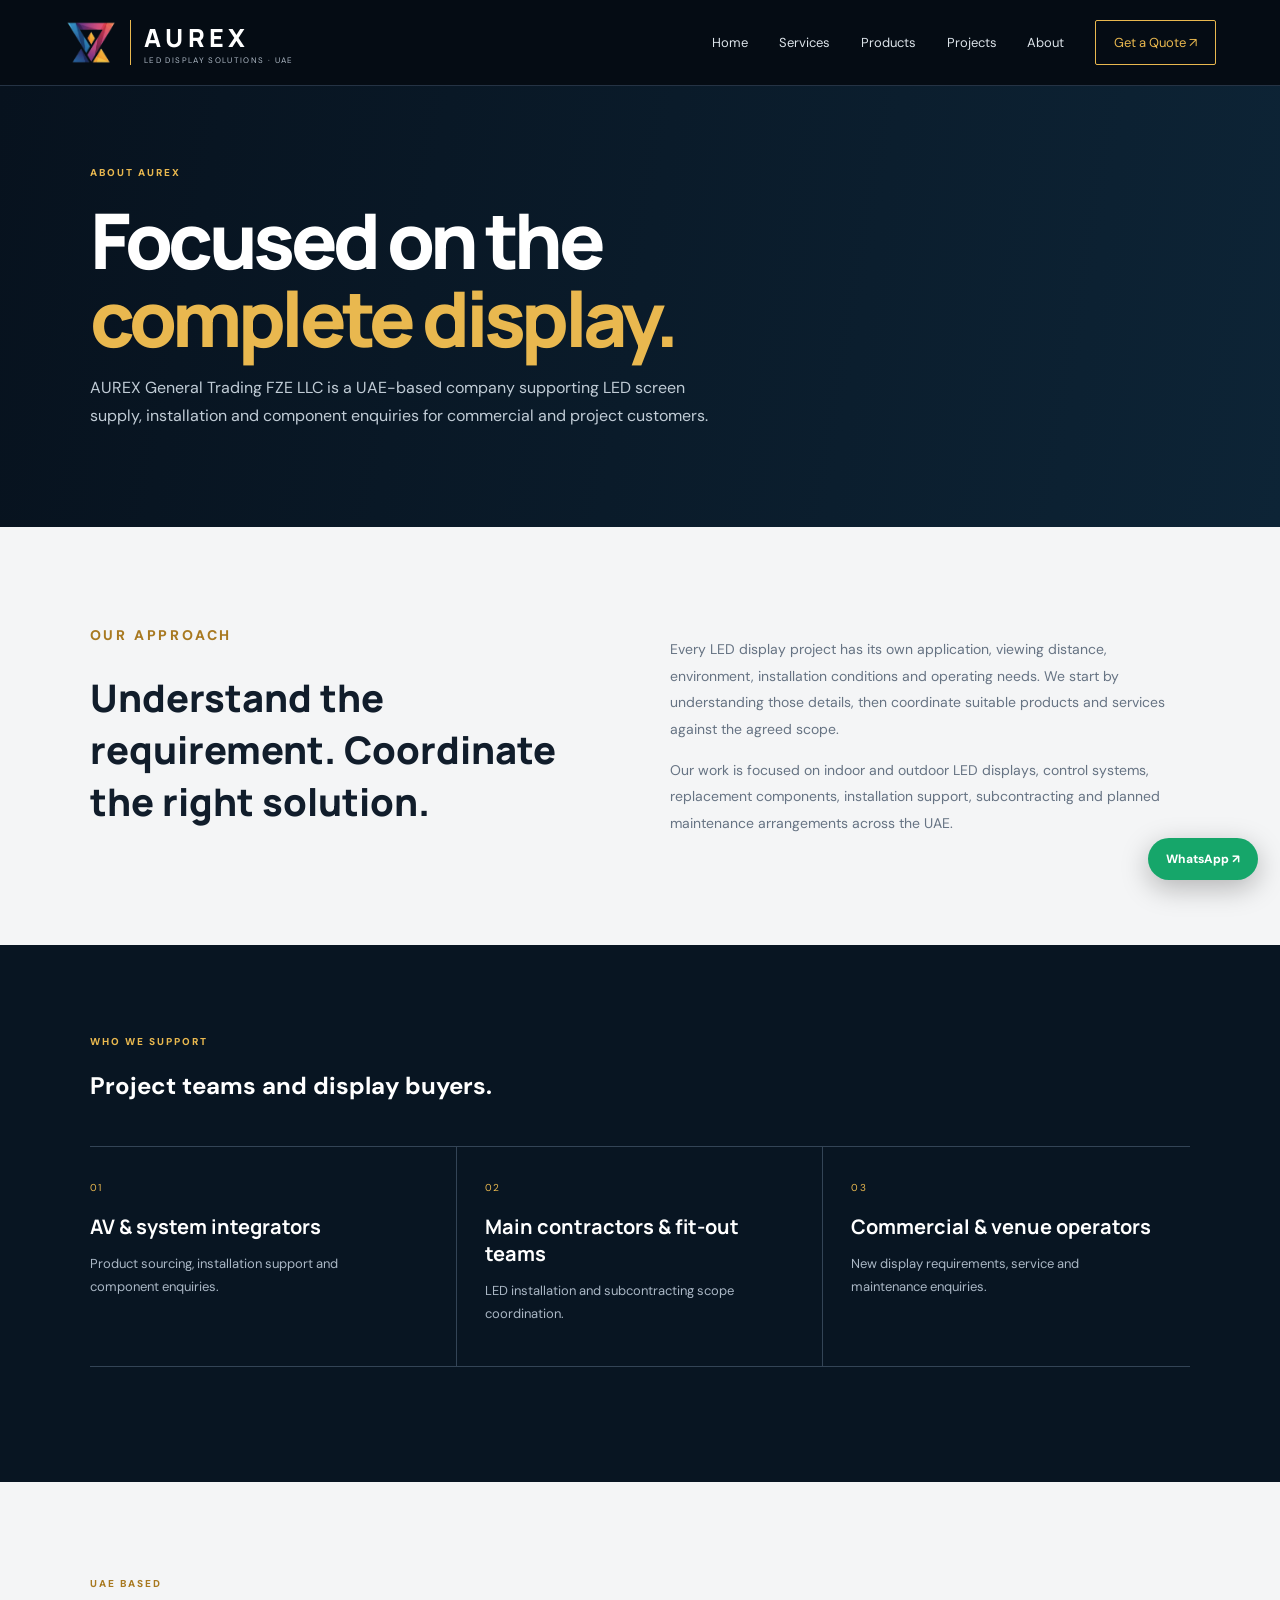
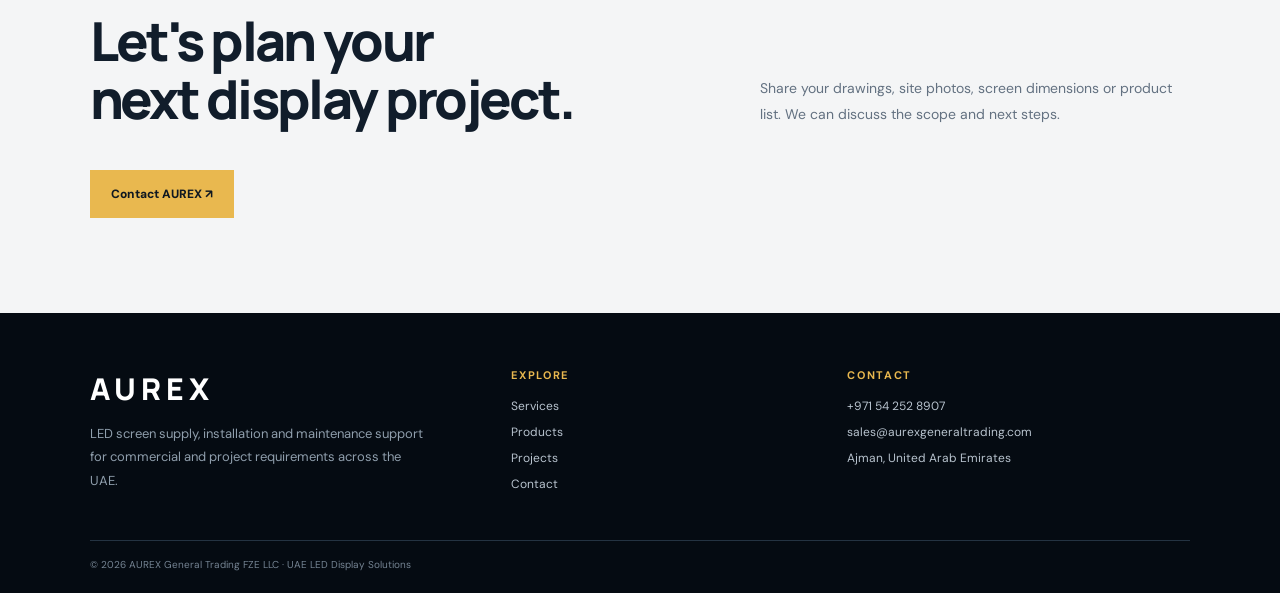
==== commit 7d0dc180: "Create LED-focused company overview" ====
--- a/about.html
+++ b/about.html
@@ -1,51 +1 @@
-<!doctype html>
-<html lang="en-AE">
-<head>
-  <meta charset="UTF-8">
-  <meta name="viewport" content="width=device-width, initial-scale=1.0">
-  <title>About AUREX General Trading FZE LLC | UAE Supplier</title>
-  <meta name="description" content="Learn about AUREX General Trading FZE LLC, an Ajman-based UAE trading company supplying building materials, electrical products and LED screen components.">
-  <meta name="robots" content="index, follow, max-image-preview:large">
-  <link rel="canonical" href="https://www.aurexgeneraltrading.com/about.html">
-  <meta name="theme-color" content="#07111f">
-  <meta property="og:type" content="website">
-  <meta property="og:locale" content="en_AE">
-  <meta property="og:site_name" content="AUREX General Trading FZE LLC">
-  <meta property="og:title" content="About AUREX General Trading FZE LLC | UAE Supplier">
-  <meta property="og:description" content="Learn about AUREX General Trading FZE LLC, an Ajman-based UAE trading company supplying building materials, electrical products and LED screen components.">
-  <meta property="og:url" content="https://www.aurexgeneraltrading.com/about.html">
-  <meta property="og:image" content="https://www.aurexgeneraltrading.com/assets/venue-hero.jpg">
-  <meta property="og:image:alt" content="AUREX General Trading UAE — building materials, electrical products and LED display solutions">
-  <meta name="twitter:card" content="summary_large_image">
-  <meta name="twitter:title" content="About AUREX General Trading FZE LLC | UAE Supplier">
-  <meta name="twitter:description" content="Learn about AUREX General Trading FZE LLC, an Ajman-based UAE trading company supplying building materials, electrical products and LED screen components.">
-  <meta name="twitter:image" content="https://www.aurexgeneraltrading.com/assets/venue-hero.jpg">
-  <link rel="icon" type="image/png" href="assets/aurex-logo.png">
-  <link rel="preconnect" href="https://fonts.googleapis.com">
-  <link rel="preconnect" href="https://fonts.gstatic.com" crossorigin>
-  <link href="https://fonts.googleapis.com/css2?family=DM+Sans:wght@400;500;600;700;800&family=Manrope:wght@400;500;600;700;800&display=swap" rel="stylesheet">
-  <link rel="stylesheet" href="style.css">
-  <script type="application/ld+json">{"@context":"https://schema.org","@graph":[{"@type":"Organization","@id":"https://www.aurexgeneraltrading.com/#organization","name":"AUREX General Trading FZE LLC","url":"https://www.aurexgeneraltrading.com/","logo":{"@type":"ImageObject","url":"https://www.aurexgeneraltrading.com/assets/aurex-logo.png"},"email":"sales@aurexgeneraltrading.com","telephone":"+971542528907","address":{"@type":"PostalAddress","streetAddress":"Office CWS-1V-224656, 26th Floor, Amber Gem Tower, Sheikh Khalifa Street","addressLocality":"Ajman","addressRegion":"Ajman","addressCountry":"AE"},"areaServed":{"@type":"Country","name":"United Arab Emirates"},"contactPoint":[{"@type":"ContactPoint","contactType":"sales enquiries","telephone":"+971542528907","email":"sales@aurexgeneraltrading.com","availableLanguage":["English","Arabic"]}]},{"@type":"WebSite","@id":"https://www.aurexgeneraltrading.com/#website","url":"https://www.aurexgeneraltrading.com/","name":"AUREX General Trading FZE LLC","publisher":{"@id":"https://www.aurexgeneraltrading.com/#organization"},"inLanguage":"en-AE"},{"@type":"AboutPage","@id":"https://www.aurexgeneraltrading.com/about.html#webpage","url":"https://www.aurexgeneraltrading.com/about.html","name":"About AUREX General Trading FZE LLC","description":"Learn about AUREX General Trading FZE LLC, an Ajman-based UAE trading company supplying building materials, electrical products and LED screen components.","isPartOf":{"@id":"https://www.aurexgeneraltrading.com/#website"},"about":{"@id":"https://www.aurexgeneraltrading.com/#organization"},"inLanguage":"en-AE"},{"@type":"BreadcrumbList","itemListElement":[{"@type":"ListItem","position":1,"name":"Home","item":"https://www.aurexgeneraltrading.com/"},{"@type":"ListItem","position":2,"name":"About AUREX General Trading FZE LLC","item":"https://www.aurexgeneraltrading.com/about.html"}]}]}</script>
-</head><body><header class="header">
-  <a class="brand" href="index.html"><img src="assets/aurex-logo.png" alt="AUREX General Trading logo"><span><b>AUREX</b><small>GENERAL TRADING FZE LLC</small></span></a>
-  <button class="menu" aria-label="Open navigation" aria-expanded="false">☰</button>
-  <nav class="nav">
-    <a href="index.html">Home</a>
-    <div class="navdrop"><a href="index.html#products">Products &amp; Solutions</a>
-      <div class="dropdown"><a href="building-materials.html">Building Materials</a><a href="electrical-materials.html">Electrical Materials</a><a href="led-screens.html">LED Screens</a><a href="projects.html">Projects &amp; Installations</a></div>
-    </div>
-    <a href="about.html">About Us</a>
-    <a href="projects.html">Projects &amp; Installations</a><a href="contact.html">Contact</a>
-    <a class="navbutton" href="contact.html#enquiry">Request a Quote <span>→</span></a>
-  </nav>
-</header><main><section class="simple-hero"><p class="kicker">ABOUT AUREX</p><h1>Practical supply.<br><em>Clear communication.</em></h1><p class="lead">AUREX General Trading FZE LLC is a UAE-based trading company focused on building materials, electrical materials and LED screen products.</p></section>
-<section class="section detail-layout"><div><p class="kicker dark">OUR APPROACH</p><h2>Helping project teams source with confidence.</h2><p>We work to understand each customer's product requirements, specifications and delivery expectations before coordinating an enquiry. Our aim is to make product sourcing straightforward and support customers with responsive communication from first contact through quotation.</p></div><div class="detail-panel"><h3>Markets we serve</h3><ul><li>MEP and HVAC contractors</li><li>Fit-out and interior companies</li><li>Electrical and lighting contractors</li><li>Commercial and hospitality projects</li><li>LED display and AV project buyers</li></ul></div></section></main><footer class="footer">
-  <div class="footer-top">
-    <div><a class="footbrand" href="index.html">AUREX</a><p>Reliable supply. Professional installation. Complete project support across the UAE.</p></div>
-    <div><h4>Explore</h4><a href="building-materials.html">Building Materials</a><a href="electrical-materials.html">Electrical Materials</a><a href="led-screens.html">LED Screens</a><a href="projects.html">Projects &amp; Installations</a></div>
-    <div><h4>Contact</h4><a href="tel:+971542528907">+971 54 252 8907</a><a href="tel:+971562962476">+971 56 296 2476</a><a href="mailto:sales@aurexgeneraltrading.com">sales@aurexgeneraltrading.com</a><a target="_blank" rel="noopener" href="https://www.google.com/maps/search/?api=1&query=Amber+Gem+Tower+Sheikh+Khalifa+Street+Ajman+UAE">Amber Gem Tower, Ajman, UAE</a></div>
-  </div>
-  <div class="footer-bottom"><span>© <span id="year"></span> AUREX General Trading FZE LLC. All rights reserved.</span><span>Building Materials • Electrical • LED Display Solutions</span></div>
-</footer>
-<a class="whatsapp" href="https://wa.me/971542528907?text=Hello%20AUREX%2C%20I%20would%20like%20to%20request%20a%20quotation." target="_blank" rel="noopener" aria-label="Chat with AUREX on WhatsApp">WhatsApp ↗</a>
-<script src="script.js"></script></body></html>+<!doctype html><html lang="en-AE"><head><meta charset="utf-8"><meta name="viewport" content="width=device-width,initial-scale=1"><title>About AUREX | LED Display Solutions UAE</title><meta name="description" content="AUREX General Trading FZE LLC supports LED display supply, installation, project subcontracting and maintenance requirements across the UAE."><link rel="canonical" href="https://www.aurexgeneraltrading.com/about.html"><link rel="icon" href="assets/aurex-logo.png"><link rel="preconnect" href="https://fonts.googleapis.com"><link rel="preconnect" href="https://fonts.gstatic.com" crossorigin><link href="https://fonts.googleapis.com/css2?family=DM+Sans:wght@400;500;600;700;800&family=Manrope:wght@500;600;700;800&display=swap" rel="stylesheet"><link rel="stylesheet" href="style.css"></head><body><header class="site-header"><a class="brand" href="index.html"><img src="assets/aurex-logo.png" alt="AUREX logo"><span><b>AUREX</b><small>LED DISPLAY SOLUTIONS · UAE</small></span></a><button class="menu" aria-label="Toggle menu" aria-expanded="false">☰</button><nav class="nav"><a href="index.html">Home</a><a href="services.html">Services</a><a href="products.html">Products</a><a href="projects.html">Projects</a><a href="about.html">About</a><a class="navbutton" href="contact.html#enquiry">Get a Quote ↗</a></nav></header><main><section class="page-hero"><div><p class="eyebrow">ABOUT AUREX</p><h1>Focused on the<br><em>complete display.</em></h1><p class="lead">AUREX General Trading FZE LLC is a UAE-based company supporting LED screen supply, installation and component enquiries for commercial and project customers.</p></div></section><section class="section about-split"><div><p class="eyebrow dark">OUR APPROACH</p><h2>Understand the requirement. Coordinate the right solution.</h2></div><div><p>Every LED display project has its own application, viewing distance, environment, installation conditions and operating needs. We start by understanding those details, then coordinate suitable products and services against the agreed scope.</p><p>Our work is focused on indoor and outdoor LED displays, control systems, replacement components, installation support, subcontracting and planned maintenance arrangements across the UAE.</p></div></section><section class="dark-section"><p class="eyebrow">WHO WE SUPPORT</p><h2 class="section-heading" style="display:block">Project teams and display buyers.</h2><div class="product-row"><div><span>01</span><h3>AV &amp; system integrators</h3><p>Product sourcing, installation support and component enquiries.</p></div><div><span>02</span><h3>Main contractors &amp; fit-out teams</h3><p>LED installation and subcontracting scope coordination.</p></div><div><span>03</span><h3>Commercial &amp; venue operators</h3><p>New display requirements, service and maintenance enquiries.</p></div></div></section><section class="section"><div class="section-heading"><div><p class="eyebrow dark">UAE BASED</p><h2>Let's plan your<br>next display project.</h2></div><p>Share your drawings, site photos, screen dimensions or product list. We can discuss the scope and next steps.</p></div><a class="btn-primary" style="display:inline-flex" href="contact.html#enquiry">Contact AUREX ↗</a></section></main><footer class="site-footer"><div class="footer-main"><div><a class="footbrand" href="index.html">AUREX</a><p>LED screen supply, installation and maintenance support for commercial and project requirements across the UAE.</p></div><div><h4>EXPLORE</h4><a href="services.html">Services</a><a href="products.html">Products</a><a href="projects.html">Projects</a><a href="contact.html">Contact</a></div><div><h4>CONTACT</h4><a href="tel:+971542528907">+971 54 252 8907</a><a href="mailto:sales@aurexgeneraltrading.com">sales@aurexgeneraltrading.com</a><span>Ajman, United Arab Emirates</span></div></div><div class="footer-bottom">© <span id="year"></span> AUREX General Trading FZE LLC · UAE LED Display Solutions</div></footer><a class="whatsapp" href="https://wa.me/971542528907?text=Hello%20AUREX%2C%20I%20need%20an%20LED%20screen%20quotation." target="_blank" rel="noopener">WhatsApp ↗</a><script src="script.js"></script></body></html>
--- a/style.css
+++ b/style.css
@@ -1,249 +1,2 @@
-*{box-sizing:border-box}
-html{scroll-behavior:smooth;scroll-padding-top:90px}
-body{margin:0;background:#f5f6f8;color:#111d2e;font-family:"DM Sans",sans-serif}
-a{color:inherit;text-decoration:none}
-
-.header{height:94px;padding:12px clamp(20px,5vw,76px);display:flex;align-items:center;justify-content:space-between;background:#06101d;color:#fff;border-bottom:1px solid rgba(239,184,62,.42);position:sticky;top:0;z-index:20}
-.brand{display:flex;align-items:center;gap:14px}
-.brand img{width:62px;height:62px;object-fit:contain}
-.brand span{display:flex;flex-direction:column;border-left:1px solid #efb83e;padding-left:14px}
-.brand b{font:800 29px Manrope,sans-serif;letter-spacing:.16em}
-.brand small{font-size:8px;letter-spacing:.2em;color:#c6ced9;margin-top:3px}
-
-.nav{display:flex;align-items:center;gap:clamp(14px,2vw,30px);font-size:13px}
-.nav>a,.navdrop>a{color:#e4e9f0}
-.nav a:hover{color:#efb83e}
-.navbutton,.btn{display:inline-flex;align-items:center;justify-content:center;gap:15px;padding:14px 21px;border-radius:99px;font-weight:700}
-.navbutton,.gold{background:#efb83e;color:#101722}
-.navbutton:hover,.gold:hover{background:#ffd36f}
-
-.navdrop{position:relative}
-.dropdown{display:none;position:absolute;top:100%;left:-18px;min-width:210px;padding:12px;background:#0b1b30;border:1px solid rgba(239,184,62,.3);border-radius:10px}
-.dropdown a{display:block;padding:10px;color:#fff}
-.navdrop:hover .dropdown,.navdrop:focus-within .dropdown{display:block}
-
-.menu{display:none;background:none;border:1px solid #8c7441;color:white;border-radius:8px;padding:8px 12px;font-size:20px}
-
-.homehero{min-height:660px;display:grid;grid-template-columns:1.02fr .98fr;background:radial-gradient(ellipse at 0 100%,#1a2a43,transparent 42%),#071321;color:white;position:relative;overflow:hidden}
-.hero-copy{padding:clamp(70px,8vw,120px) 4vw 80px clamp(24px,6vw,90px);z-index:2}
-.kicker{font-size:10px;letter-spacing:.22em;font-weight:800;color:#efb83e;margin:0 0 20px}
-.kicker.dark{color:#a8771c}
-
-.homehero h1,.inner-hero h1,.simple-hero h1{font:800 clamp(43px,5.2vw,75px)/1.05 Manrope,sans-serif;letter-spacing:-.055em;margin:0}
-.homehero h1 em,.inner-hero h1 em,.simple-hero h1 em,.intro h2 em{font-style:normal;color:#efb83e}
-.lead{font-size:17px;line-height:1.8;color:#c8d1df;max-width:610px;margin:26px 0}
-
-.actions{display:flex;align-items:center;gap:15px;flex-wrap:wrap;margin-top:30px}
-.btn{transition:.2s}
-.ghost{border:1px solid rgba(255,255,255,.35);color:white}
-.ghost:hover{border-color:#efb83e;color:#efb83e}
-
-.hero-photo{min-height:560px;position:relative;background:linear-gradient(90deg,#071321 0%,rgba(7,19,33,.08) 40%,rgba(7,19,33,.05)),url("assets/venue-hero.jpg") center/cover}
-.photo-note{position:absolute;bottom:38px;right:35px;text-align:right;display:grid;gap:8px}
-.photo-note small{color:#efb83e;letter-spacing:.18em}
-.photo-note b{font:700 24px Manrope}
-
-.trustline{display:flex;align-items:center;gap:14px;flex-wrap:wrap;margin-top:55px;font-size:9px;letter-spacing:.15em;color:#d7dfeb}
-.trustline i{height:16px;width:1px;background:#efb83e}
-
-.section{padding:90px clamp(24px,7vw,110px)}
-.intro{display:grid;grid-template-columns:1fr 1fr;gap:65px;align-items:end;background:#fff}
-.intro h2,.section h2,.darkband h2{font:800 clamp(32px,4vw,51px)/1.1 Manrope;letter-spacing:-.045em;margin:0}
-.intro h2 em{color:#ad7a1c}
-.intro>p,.section-head>p{font-size:16px;line-height:1.9;color:#637084;margin:0}
-
-.product-section{background:#f0f2f5}
-.section-head{display:flex;justify-content:space-between;align-items:end;gap:35px;margin-bottom:38px}
-.section-head>p{max-width:400px}
-
-.product-cards{display:grid;grid-template-columns:repeat(3,1fr);gap:16px}
-
-.product-card{
-  min-height:370px;
-  padding:25px;
-  display:flex;
-  flex-direction:column;
-  justify-content:space-between;
-  color:white;
-  position:relative;
-  overflow:hidden;
-  background-color:#101e32;
-  background-size:cover;
-  background-position:center;
-  background-repeat:no-repeat;
-  isolation:isolate;
-  transition:background-position .4s ease;
-}
-
-/* Card overlay: keeps text readable without hiding images */
-.product-card:before{
-  content:"";
-  position:absolute;
-  inset:0;
-  z-index:0;
-  background:linear-gradient(
-    0deg,
-    rgba(3,9,18,.78) 0%,
-    rgba(3,9,18,.30) 48%,
-    rgba(3,9,18,.05) 100%
-  );
-}
-
-.product-card>*{
-  position:relative;
-  z-index:1;
-}
-
-/* Homepage category images */
-.product-card.building{
-  background-image:url("./assets/building-category.png") !important;
-  background-position:center center !important;
-  background-size:cover !important;
-  background-repeat:no-repeat !important;
-}
-
-.product-card.electrical{
-  background-image:url("./assets/electrical-category.png") !important;
-  background-position:center center !important;
-  background-size:cover !important;
-  background-repeat:no-repeat !important;
-}
-
-.product-card.led{
-  background-image:url("./assets/led-category.png") !important;
-  background-position:center center !important;
-  background-size:cover !important;
-  background-repeat:no-repeat !important;
-}
-
-.product-card:hover{
-  background-position:center 46% !important;
-}
-
-.number{font-size:9px;letter-spacing:.17em;color:#efc66f}
-.product-card h3{font:800 35px/1.05 Manrope;margin:0 0 12px}
-.product-card p{color:#e0e6ef;line-height:1.6;font-size:13px;max-width:280px}
-.product-card b{color:#efbd50;font-size:12px}
-
-.darkband{padding:75px clamp(24px,7vw,110px);display:flex;align-items:center;justify-content:space-between;gap:40px;background:linear-gradient(110deg,#0b1b30,#11192c);color:#fff}
-.darkband>div{max-width:650px}
-.darkband p:not(.kicker){color:#b8c4d4;line-height:1.7}
-
-.sectors{background:#fff}
-.sector-list{display:grid;grid-template-columns:repeat(3,1fr);gap:0;margin-top:35px;border-top:1px solid #dce1e8}
-.sector-list span{padding:20px 0;border-bottom:1px solid #dce1e8;font-weight:700}
-
-.footer{background:#050c16;color:#c4cedb;padding:55px clamp(24px,7vw,110px) 20px}
-.footer-top{display:grid;grid-template-columns:1.5fr 1fr 1.3fr;gap:50px;padding-bottom:38px}
-.footbrand{font:800 30px Manrope;letter-spacing:.15em;color:#fff}
-.footer p{max-width:340px;line-height:1.7;color:#98a5b6;font-size:13px}
-.footer h4{color:#efb83e;margin:0 0 15px}
-.footer-top>div:not(:first-child) a{display:block;font-size:13px;margin:11px 0}
-.footer-bottom{border-top:1px solid #263449;padding-top:18px;display:flex;justify-content:space-between;gap:20px;font-size:10px;color:#8996a8}
-
-.whatsapp{position:fixed;right:22px;bottom:20px;z-index:10;background:#19a86b;color:#fff;padding:13px 18px;border-radius:99px;font-size:12px;font-weight:700;box-shadow:0 8px 28px #0004}
-
-.inner-hero{min-height:520px;display:flex;align-items:center;padding:80px clamp(24px,7vw,110px);color:#fff;background-size:cover;background-position:center}
-.building-hero{background-image:linear-gradient(90deg,#071321 0%,rgba(7,19,33,.86) 55%,rgba(7,19,33,.35)),url("assets/venue-hero.jpg")}
-.electrical-hero{background-image:linear-gradient(90deg,#071321 0%,rgba(7,19,33,.88) 55%,rgba(7,19,33,.4)),url("assets/venue-hero.jpg");background-position:right center}
-.led-hero{background-image:linear-gradient(90deg,#071321 0%,rgba(7,19,33,.78) 50%,rgba(7,19,33,.22)),url("assets/venue-hero.jpg");background-position:center}
-.inner-copy{max-width:760px}
-.inner-hero .lead{max-width:680px}
-
-.detail-layout{display:grid;grid-template-columns:1.1fr .9fr;gap:70px;background:#fff}
-.detail-layout p:not(.kicker){color:#647184;line-height:1.9;font-size:15px}
-.detail-panel{background:#f1f3f6;padding:35px;border-top:3px solid #efb83e}
-.detail-panel h3{font:800 22px Manrope;margin:0 0 20px}
-.detail-panel ul{padding-left:20px;color:#4e5b6d;line-height:2}
-.note{font-size:12px!important;color:#8a6a2e!important}
-
-.simple-hero{padding:90px clamp(24px,7vw,110px);background:linear-gradient(115deg,#071321,#142640);color:white}
-.simple-hero .lead{max-width:700px}
-
-.contact-layout{display:grid;grid-template-columns:.9fr 1.1fr;gap:70px;background:#fff}
-.contact-info h2{font:800 40px/1.1 Manrope;margin:0 0 30px}
-.contact-info>a,.contact-info>div{display:block;margin:22px 0;line-height:1.7;font-weight:600;overflow-wrap:anywhere}
-.contact-info small{display:block;color:#a8771c;letter-spacing:.17em;font-size:10px;margin-bottom:5px}
-
-.enquiry-form{background:#f1f3f6;padding:34px;display:grid;gap:15px}
-.enquiry-form h3{font:800 25px Manrope;margin:0 0 8px}
-.enquiry-form label{display:grid;gap:7px;font-size:12px;font-weight:700;color:#3c4859}
-.enquiry-form input,.enquiry-form select,.enquiry-form textarea{width:100%;padding:13px 14px;border:1px solid #d4dbe4;border-radius:7px;background:white;font:14px "DM Sans";color:#172235}
-.enquiry-form input:focus,.enquiry-form textarea:focus,.enquiry-form select:focus{outline:2px solid #efb83e;border-color:#efb83e}
-.submit{border:0;cursor:pointer;font:700 14px "DM Sans"}
-.form-note{font-size:11px;color:#758195;line-height:1.5;margin:0}
-
-/* Tablet layout */
-@media(max-width:900px){
-  .header{height:82px}
-  .brand img{width:52px;height:52px}
-  .brand b{font-size:24px}
-  .menu{display:block}
-  .nav{display:none;position:absolute;top:82px;left:0;right:0;background:#06101d;padding:20px 25px;align-items:stretch;flex-direction:column;border-bottom:1px solid #80652d}
-  .nav.open{display:flex}
-  .dropdown{position:static;display:block;border:0;padding:0 0 0 12px}
-  .homehero{grid-template-columns:1fr}
-  .hero-copy{padding-bottom:50px}
-  .hero-photo{min-height:370px}
-  .intro,.detail-layout,.contact-layout{grid-template-columns:1fr;gap:30px}
-  .section-head{align-items:flex-start;flex-direction:column}
-  .product-cards{grid-template-columns:1fr 1fr}
-  .darkband{align-items:flex-start;flex-direction:column}
-  .footer-top{grid-template-columns:1fr 1fr}
-  .footer-top>div:first-child{grid-column:1/-1}
-}
-
-/* Mobile layout */
-@media(max-width:560px){
-  .brand b{font-size:20px}
-  .brand small{font-size:7px}
-  .homehero h1,.inner-hero h1,.simple-hero h1{font-size:43px}
-  .hero-photo{min-height:280px}
-  .trustline{gap:9px;font-size:8px}
-  .section{padding:62px 23px}
-  .product-cards{grid-template-columns:1fr}
-  .product-card{min-height:300px}
-  .sector-list{grid-template-columns:1fr 1fr}
-  .inner-hero{min-height:480px}
-  .simple-hero{padding:70px 24px}
-  .footer-top{grid-template-columns:1fr}
-  .footer-top>div:first-child{grid-column:auto}
-  .footer-bottom{flex-direction:column}
-  .enquiry-form{padding:22px}
-}
-
-/* Category imagery and LED controller brand section */
-.category-gallery{display:grid;grid-template-columns:1fr 1fr;gap:16px;padding:34px clamp(24px,7vw,110px) 0;background:#fff}
-.category-image{margin:0;overflow:hidden;background:#e9edf2;border-radius:4px}
-.category-image img{display:block;width:100%;height:300px;object-fit:cover;transition:transform .45s ease}
-.category-image:hover img{transform:scale(1.035)}
-.category-image figcaption{padding:12px 15px;color:#687487;font-size:11px;line-height:1.5;background:#f6f7f9}
-
-.led-brands{background:#f0f2f5}
-.led-brands>p:not(.kicker){max-width:780px;color:#647184;line-height:1.8}
-.brand-chips{display:flex;flex-wrap:wrap;gap:12px;margin:26px 0}
-.brand-chips span{display:inline-flex;align-items:center;padding:14px 25px;background:#fff;border:1px solid #dce1e8;border-bottom:3px solid #efb83e;border-radius:5px;font:800 19px Manrope;color:#13243a;letter-spacing:.01em}
-.brand-disclaimer{font-size:12px!important;color:#788496!important}
-
-@media(max-width:560px){
-  .category-gallery{grid-template-columns:1fr;padding:22px 22px 0}
-  .category-image img{height:230px}
-}
-
-/* Header visibility and mobile menu reliability fixes */
-.brand img{width:68px;height:68px;object-fit:contain;flex:0 0 68px}
-.menu{min-width:46px;min-height:44px;cursor:pointer;line-height:1;position:relative;z-index:25}
-
-@media(max-width:900px){
-  .header{position:sticky;top:0;z-index:100}
-  .nav{z-index:110;max-height:calc(100vh - 82px);overflow-y:auto}
-  .nav.open{display:flex!important}
-  .menu{display:inline-flex;align-items:center;justify-content:center;font-size:25px}
-}
-
-/* SEO support: accessible related-category internal links */
-.related-links{background:#fff;padding-top:48px;padding-bottom:48px}
-.related-links h2{font:800 clamp(27px,3vw,38px)/1.15 Manrope,sans-serif;margin:0 0 22px;color:#111d2e}
-.related-link-list{display:flex;flex-wrap:wrap;gap:12px}
-.related-link-list a{display:inline-flex;padding:12px 16px;border:1px solid #d7dde6;border-radius:6px;color:#172235;font-size:13px;font-weight:700}
-.related-link-list a:hover{border-color:#c28b27;color:#9a6b18}
+/* AUREX LED display specialist redesign */
+:root{--ink:#07111d;--gold:#e9b84f;--paper:#f4f5f6}*{box-sizing:border-box}html{scroll-behavior:smooth;scroll-padding-top:90px}body{margin:0;background:var(--paper);color:#111d2b;font-family:"DM Sans",sans-serif}a{color:inherit;text-decoration:none}.site-header{height:86px;padding:0 clamp(20px,5vw,76px);display:flex;align-items:center;justify-content:space-between;background:#050c14;color:#fff;border-bottom:1px solid #253344;position:sticky;top:0;z-index:50}.brand{display:flex;align-items:center;gap:12px}.brand img{width:54px;height:54px;object-fit:contain}.brand span{display:grid;border-left:1px solid var(--gold);padding-left:13px}.brand b{font:800 25px Manrope;letter-spacing:.17em}.brand small{font-size:8px;letter-spacing:.17em;color:#aeb9c5}.nav{display:flex;align-items:center;gap:clamp(15px,2.4vw,32px);font-size:13px;color:#dce3e9}.nav a:hover{color:var(--gold)}.navbutton{padding:13px 18px;border:1px solid var(--gold);color:var(--gold);border-radius:2px}.menu{display:none;background:none;color:#fff;border:1px solid #526070;padding:8px 12px;border-radius:4px}.hero-led{min-height:690px;background:radial-gradient(ellipse at 74% 55%,#1a3850 0%,transparent 38%),linear-gradient(120deg,#07111d,#0b1b2a 70%,#101c2a);color:#fff;display:grid;grid-template-columns:1.05fr .95fr;align-items:center;padding:80px clamp(24px,7vw,105px);position:relative;overflow:hidden}.hero-content{position:relative;z-index:2;max-width:680px}.eyebrow{font-size:10px;font-weight:800;letter-spacing:.2em;color:var(--gold);margin:0 0 22px}.eyebrow i{display:inline-block;width:22px;height:1px;background:var(--gold);vertical-align:middle;margin-right:9px}.eyebrow.dark{color:#a87920}.hero-led h1,.page-hero h1{font:800 clamp(48px,6vw,82px)/1.02 Manrope;letter-spacing:-.06em;margin:0}.hero-led h1 em,.page-hero h1 em,.section-heading h2 em{font-style:normal;color:var(--gold)}.hero-sub{font-size:16px;line-height:1.85;color:#c0ccd7;max-width:570px;margin:27px 0}.hero-actions{display:flex;gap:13px;flex-wrap:wrap}.btn-primary,.btn-secondary{display:inline-flex;align-items:center;justify-content:center;gap:22px;padding:16px 21px;font-weight:800;font-size:12px}.btn-primary{background:var(--gold);color:#101821}.btn-primary:hover{background:#ffd477}.btn-secondary{border:1px solid #536274;color:#fff}.hero-proof{display:flex;gap:14px;align-items:center;flex-wrap:wrap;margin-top:55px;color:#bdc8d2;font-size:9px;letter-spacing:.15em}.hero-proof b{width:4px;height:4px;border-radius:50%;background:var(--gold)}.hero-visual{position:relative;padding:28px 0 28px 28px}.screen-frame{height:420px;position:relative;overflow:hidden;border:8px solid #192b3b;box-shadow:0 30px 80px #0008;background:#152638;transform:perspective(1000px) rotateY(-5deg)}.screen-frame:after{content:"";position:absolute;inset:0;background:linear-gradient(90deg,#06101a66,transparent 50%,#fff1);pointer-events:none}.screen-frame img{width:100%;height:100%;object-fit:cover;filter:saturate(.82) contrast(1.1)}.scanline{position:absolute;left:0;right:0;top:-20%;height:22%;background:linear-gradient(transparent,#7ad7ff30,#fff8,transparent);filter:blur(9px);animation:scan 5s ease-in-out infinite;z-index:2}.screen-caption{position:absolute;z-index:3;bottom:25px;left:25px;display:grid;gap:7px}.screen-caption span{font-size:9px;letter-spacing:.2em;color:var(--gold)}.screen-caption strong{font:700 26px Manrope}.floating-tag{position:absolute;bottom:0;left:0;background:#f2f4f5;color:#132333;padding:15px 18px;font-size:9px;font-weight:800;letter-spacing:.12em;box-shadow:0 12px 35px #0004}.floating-tag span{color:#17b47c;margin-left:12px}.hero-index{position:absolute;bottom:25px;right:6vw;color:#9cabb9;font-size:11px;letter-spacing:.2em}.hero-index span{color:var(--gold);padding:0 8px}.intro-strip{display:flex;align-items:center;justify-content:space-between;gap:25px;padding:25px clamp(24px,7vw,105px);background:#e8ebee;border-bottom:1px solid #d8dde2}.intro-strip span{font-size:9px;letter-spacing:.18em;font-weight:800;color:#9b711f}.intro-strip p{margin:0;color:#536171;font-size:13px}.section-wrap,.section{padding:95px clamp(24px,7vw,105px)}.section-heading{display:flex;justify-content:space-between;align-items:end;gap:40px;margin-bottom:42px}.section-heading h2,.brand-band h2,.cta-band h2{font:800 clamp(34px,4.2vw,55px)/1.08 Manrope;letter-spacing:-.05em;margin:0}.section-heading>p{max-width:430px;color:#637181;font-size:14px;line-height:1.9;margin:0}.service-grid{display:grid;grid-template-columns:repeat(3,1fr);gap:17px}.feature-card{background:#fff;padding:17px 17px 24px;min-height:430px;display:flex;flex-direction:column;border:1px solid #e0e4e8;transition:transform .3s,box-shadow .3s}.feature-card:hover{transform:translateY(-6px);box-shadow:0 20px 45px #12223513}.card-index{font-size:9px;letter-spacing:.16em;color:#a87920;font-weight:800;padding:7px 4px 15px}.feature-img{height:190px;background-size:cover;background-position:center}.supply-img{background-image:url("assets/led-category.png")}.install-img{background-image:url("assets/venue-hero.jpg")}.support-img{background:linear-gradient(135deg,#182c40,#506b7b)}.feature-card h3{font:800 22px Manrope;margin:20px 4px 8px}.feature-card p{font-size:13px;line-height:1.7;color:#657283;margin:0 4px 20px}.feature-card>b{font-size:11px;color:#9c701b;margin:auto 4px 0}.dark-section{background:#081522;color:#fff;padding:90px clamp(24px,7vw,105px)}.dark-section .section-heading>p{color:#aab7c5}.product-row{display:grid;grid-template-columns:repeat(3,1fr);border-top:1px solid #334456;border-bottom:1px solid #334456;margin:45px 0 25px}.product-row>div{padding:28px 28px 28px 0;border-right:1px solid #334456}.product-row>div+div{padding-left:28px}.product-row>div:last-child{border:0}.product-row span{color:var(--gold);font-size:10px;letter-spacing:.18em}.product-row h3{font:700 20px Manrope;margin:17px 0 9px}.product-row p{font-size:13px;line-height:1.7;color:#aab7c5;max-width:300px}.text-link{color:var(--gold);font-weight:800;font-size:12px}.brand-band{padding:70px clamp(24px,7vw,105px);display:grid;grid-template-columns:1fr 1.4fr;gap:25px;align-items:center;background:#fff}.brand-list,.brand-chips{display:flex;flex-wrap:wrap;gap:12px}.brand-list span,.brand-chips span{padding:16px 20px;border:1px solid #d9dfe4;font:800 17px Manrope;color:#16283a;background:#fff}.small-note{grid-column:2;color:#7b8794;font-size:10px;line-height:1.6;margin:0}.cta-band{padding:80px clamp(24px,7vw,105px);background:linear-gradient(110deg,#132a3e,#091522);color:#fff;display:flex;align-items:center;justify-content:space-between;gap:30px}.cta-band p:not(.eyebrow){color:#b6c3ce;font-size:14px}.site-footer{background:#050b12;color:#c5d0db;padding:55px clamp(24px,7vw,105px) 22px}.footer-main{display:grid;grid-template-columns:1.3fr 1fr 1.2fr;gap:50px;padding-bottom:35px}.footbrand{font:800 30px Manrope;letter-spacing:.17em;color:#fff}.footer-main p{font-size:13px;line-height:1.8;color:#8f9eac;max-width:340px}.footer-main h4{font-size:11px;letter-spacing:.15em;color:var(--gold);margin:0 0 16px}.footer-main>div:not(:first-child) a,.footer-main>div:not(:first-child) span{display:block;margin:10px 0;font-size:12px;color:#b8c3ce}.footer-bottom{border-top:1px solid #243342;padding-top:17px;color:#758493;font-size:10px}.whatsapp{position:fixed;right:22px;bottom:20px;z-index:40;background:#16a66a;color:#fff;padding:13px 18px;border-radius:99px;font-size:12px;font-weight:800;box-shadow:0 8px 28px #0004}.page-hero{min-height:390px;padding:80px clamp(24px,7vw,105px);display:flex;align-items:center;background:linear-gradient(100deg,#07121e 0%,#0d2436 100%);color:#fff}.page-hero>div{max-width:760px}.page-hero .lead{max-width:650px;color:#c1ccd6;line-height:1.8}.content-grid{display:grid;grid-template-columns:repeat(3,1fr);gap:18px}.info-card{padding:25px;background:#fff;border:1px solid #e1e5e9}.info-card small{color:#a77921;letter-spacing:.15em;font-weight:800}.info-card h3{font:700 20px Manrope}.info-card p,.body-copy{color:#657283;line-height:1.8;font-size:14px}.gallery-grid{display:grid;grid-template-columns:repeat(3,1fr);gap:18px}.gallery-tile{background:#fff;border:1px solid #e1e5e9}.gallery-tile img{display:block;width:100%;height:230px;object-fit:cover}.gallery-tile div{padding:18px}.gallery-tile small{font-size:9px;color:#a77921;letter-spacing:.16em;font-weight:800}.gallery-tile h3{font:700 19px Manrope;margin:9px 0}.gallery-tile p{font-size:12px;color:#687586;line-height:1.7}.contact-layout{display:grid;grid-template-columns:.85fr 1.15fr;gap:55px}.contact-info h2{font:800 38px Manrope;margin:0 0 25px}.contact-info a,.contact-info>div{display:block;padding:16px 0;border-bottom:1px solid #d9dfe4;font-size:14px}.contact-info small{display:block;color:#a87920;font-size:9px;letter-spacing:.16em;font-weight:800;margin-bottom:7px}.enquiry-form{background:#fff;padding:30px;display:grid;gap:15px;border:1px solid #e0e5e9}.enquiry-form h3{font:800 24px Manrope;margin:0 0 8px}.enquiry-form label{display:grid;gap:7px;font-size:11px;font-weight:700;color:#455365}.enquiry-form input,.enquiry-form select,.enquiry-form textarea{width:100%;padding:13px;border:1px solid #d7dde3;border-radius:2px;font:13px "DM Sans";background:#fbfcfd}.enquiry-form .submit{border:0;cursor:pointer}.form-note{font-size:10px;color:#7b8794;line-height:1.6}.about-split{display:grid;grid-template-columns:1fr 1fr;gap:60px}.about-split h2{font:800 38px Manrope;margin:0}.about-split p{color:#667383;line-height:1.9;font-size:14px}@keyframes scan{0%{top:-25%;opacity:0}20%{opacity:.85}70%{opacity:.65}100%{top:110%;opacity:0}}@media(max-width:900px){.hero-led{grid-template-columns:1fr;padding-top:75px}.hero-visual{max-width:620px;margin:15px auto 25px;width:100%;padding-left:0}.screen-frame{height:340px}.hero-index{display:none}.section-heading{display:block}.section-heading>p{margin-top:20px}.service-grid,.content-grid,.gallery-grid{grid-template-columns:repeat(2,1fr)}}@media(max-width:650px){.site-header{height:72px}.brand img{width:43px;height:43px}.brand b{font-size:21px}.brand small{font-size:7px}.menu{display:block}.nav{display:none;position:absolute;top:72px;left:0;right:0;background:#07111d;padding:18px 24px 25px;flex-direction:column;align-items:stretch;border-top:1px solid #263849}.nav.open{display:flex}.nav a{padding:10px 0}.nav .navbutton{padding:13px 16px;text-align:center}.hero-led{padding:65px 22px 45px;min-height:0}.hero-led h1,.page-hero h1{font-size:47px}.hero-sub{font-size:14px}.hero-proof{font-size:8px;gap:9px;margin-top:35px}.screen-frame{height:255px}.screen-caption strong{font-size:20px}.intro-strip{display:block;padding:22px}.intro-strip p{margin-top:8px;line-height:1.6}.section-wrap,.section,.dark-section{padding:65px 22px}.section-heading h2,.brand-band h2,.cta-band h2{font-size:37px}.service-grid,.content-grid,.gallery-grid{grid-template-columns:1fr}.feature-card{min-height:390px}.product-row{grid-template-columns:1fr}.product-row>div,.product-row>div+div{padding:22px 0;border-right:0;border-bottom:1px solid #334456}.product-row>div:last-child{border:0}.brand-band{grid-template-columns:1fr;padding:55px 22px}.small-note{grid-column:1}.brand-list span,.brand-chips span{font-size:14px;padding:13px}.cta-band{padding:60px 22px;display:block}.cta-band .btn-primary{margin-top:15px}.footer-main{grid-template-columns:1fr;gap:25px}.contact-layout,.about-split{grid-template-columns:1fr;gap:35px}.page-hero{min-height:330px;padding:65px 22px}.contact-info h2,.about-split h2{font-size:32px}.enquiry-form{padding:22px}.whatsapp{right:12px;bottom:12px}}
